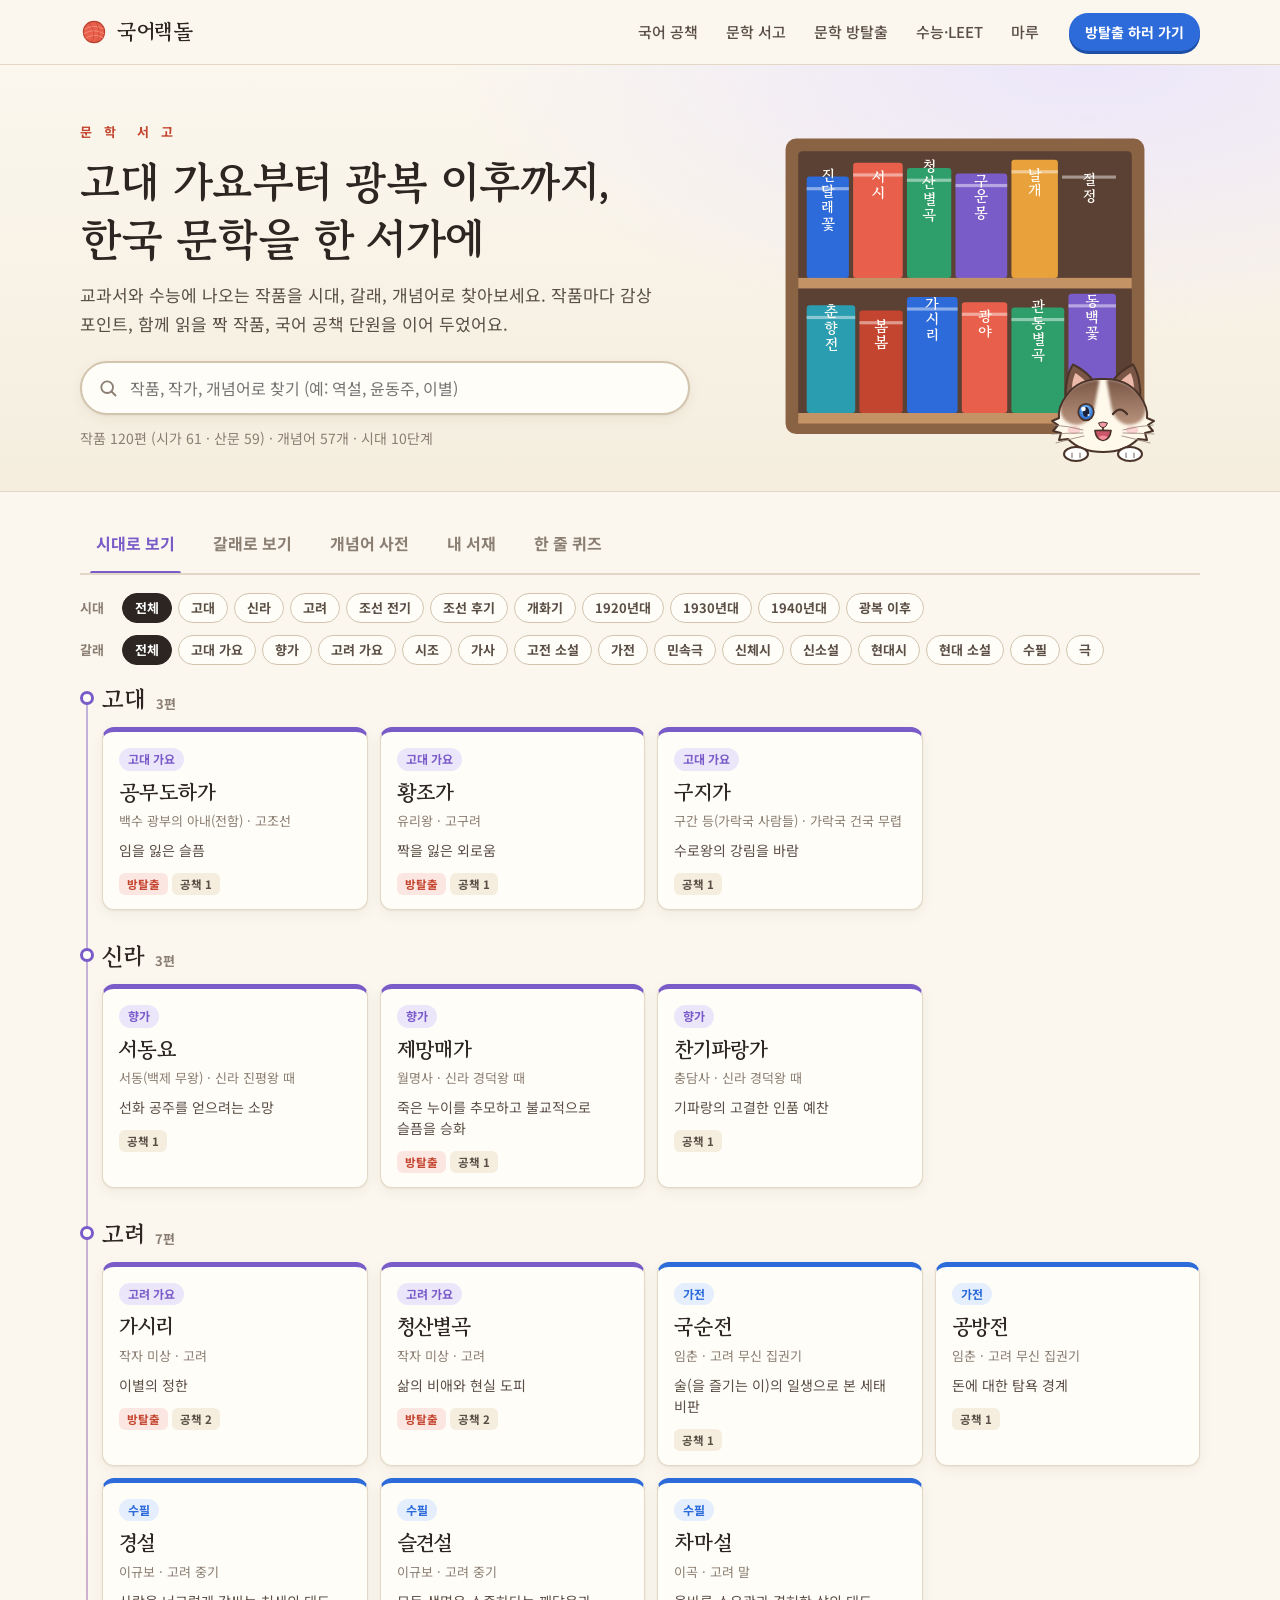
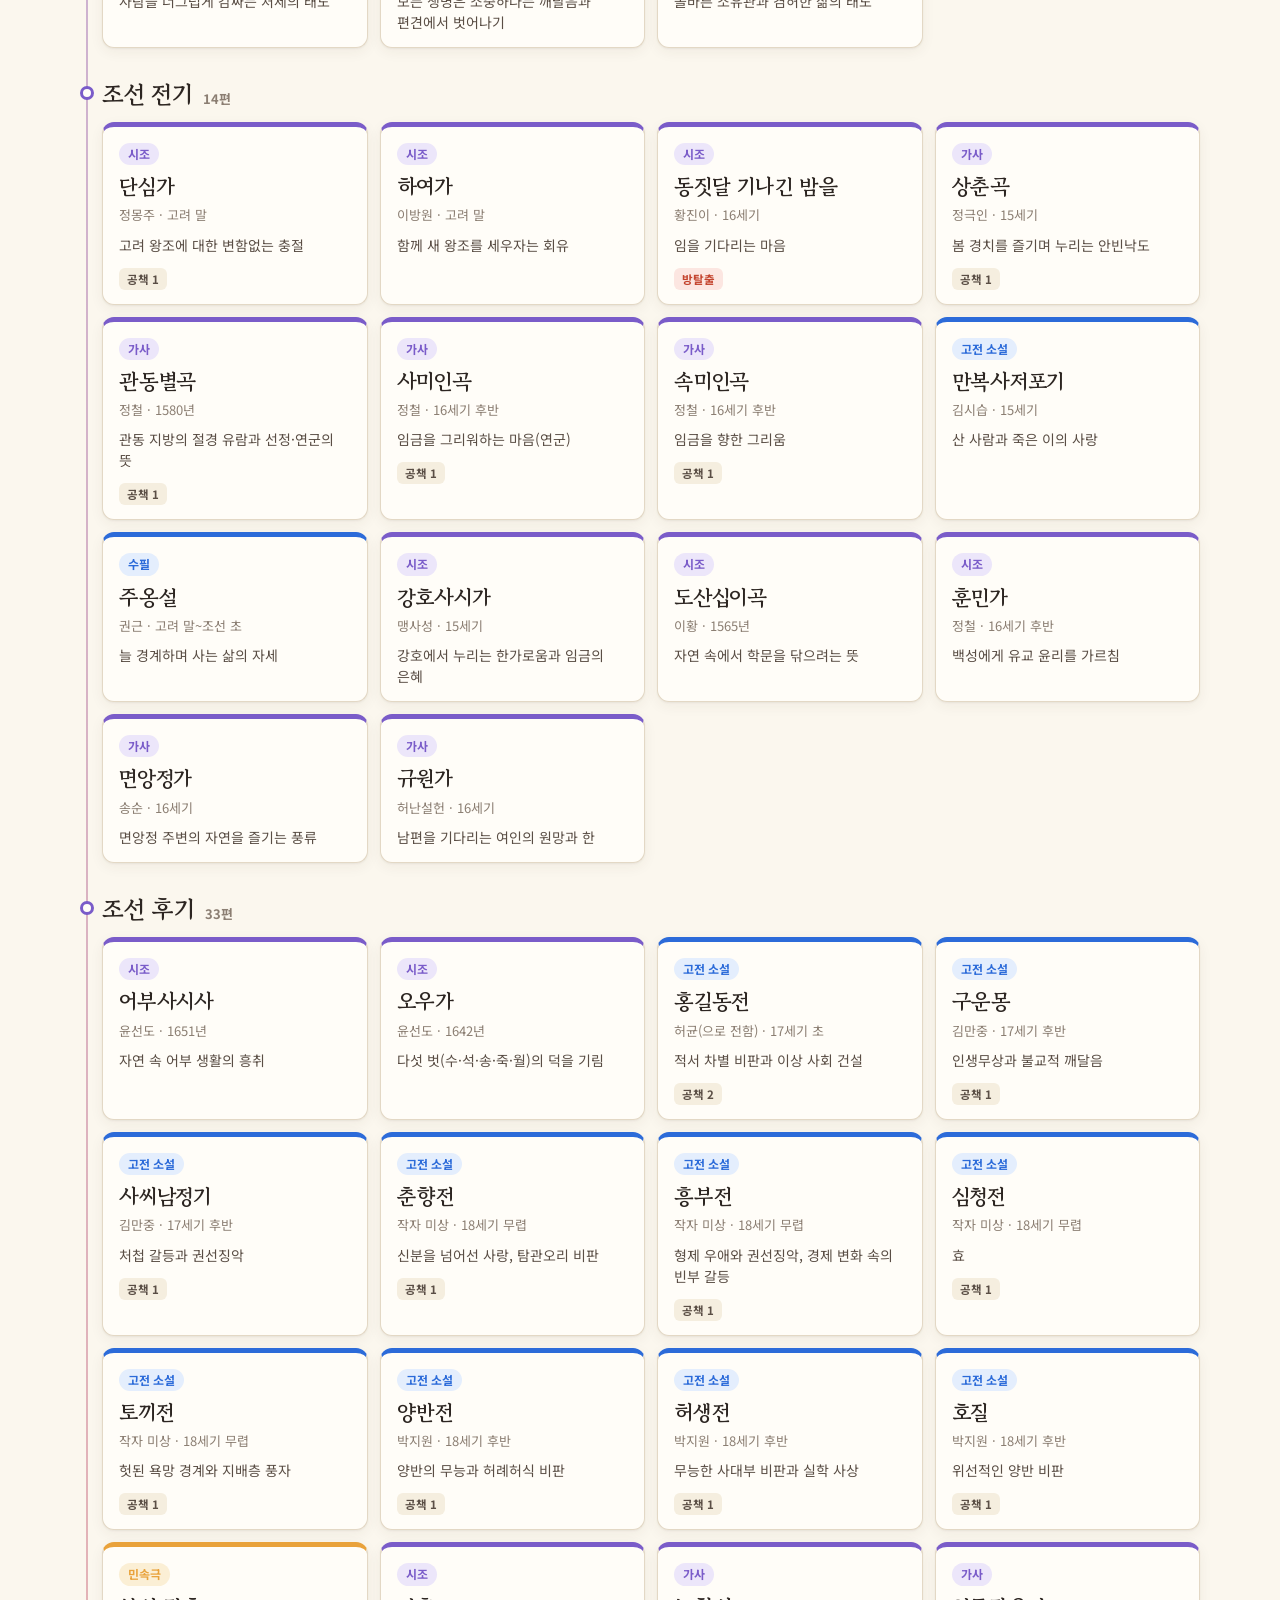
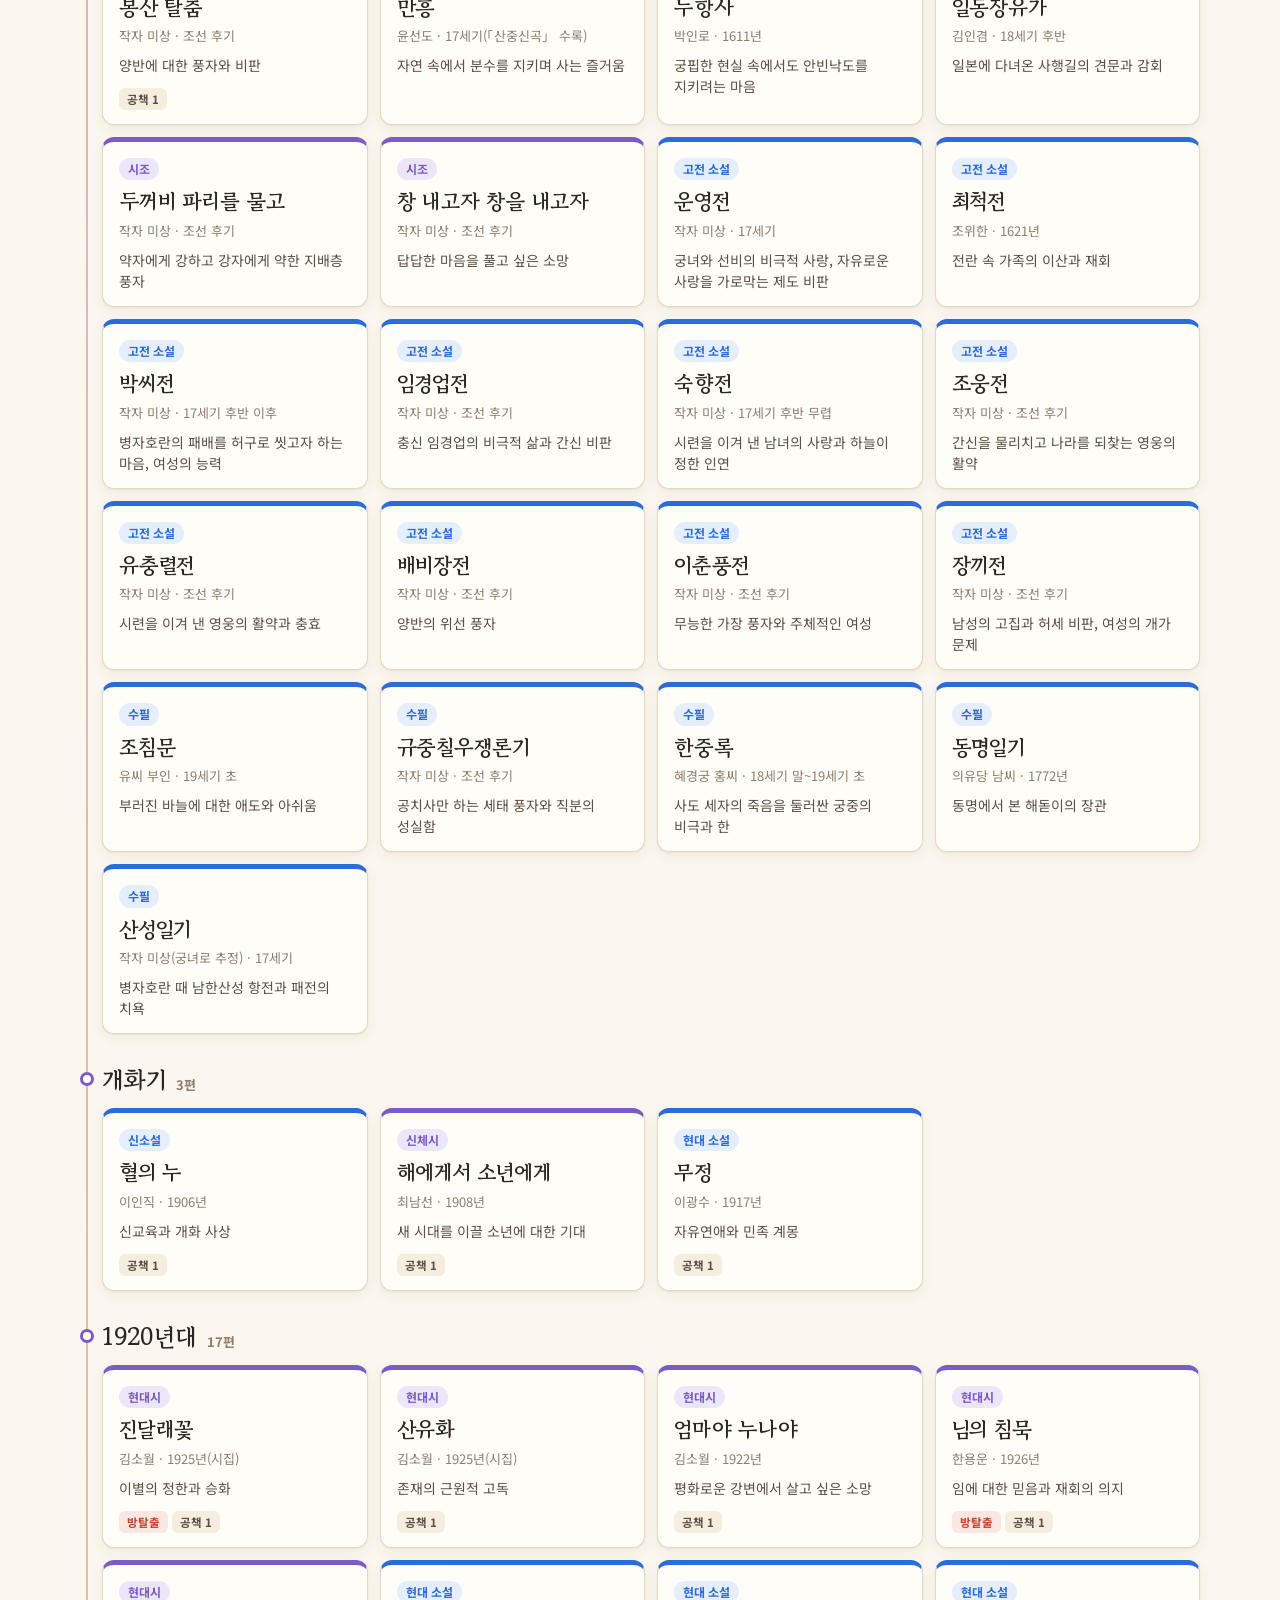
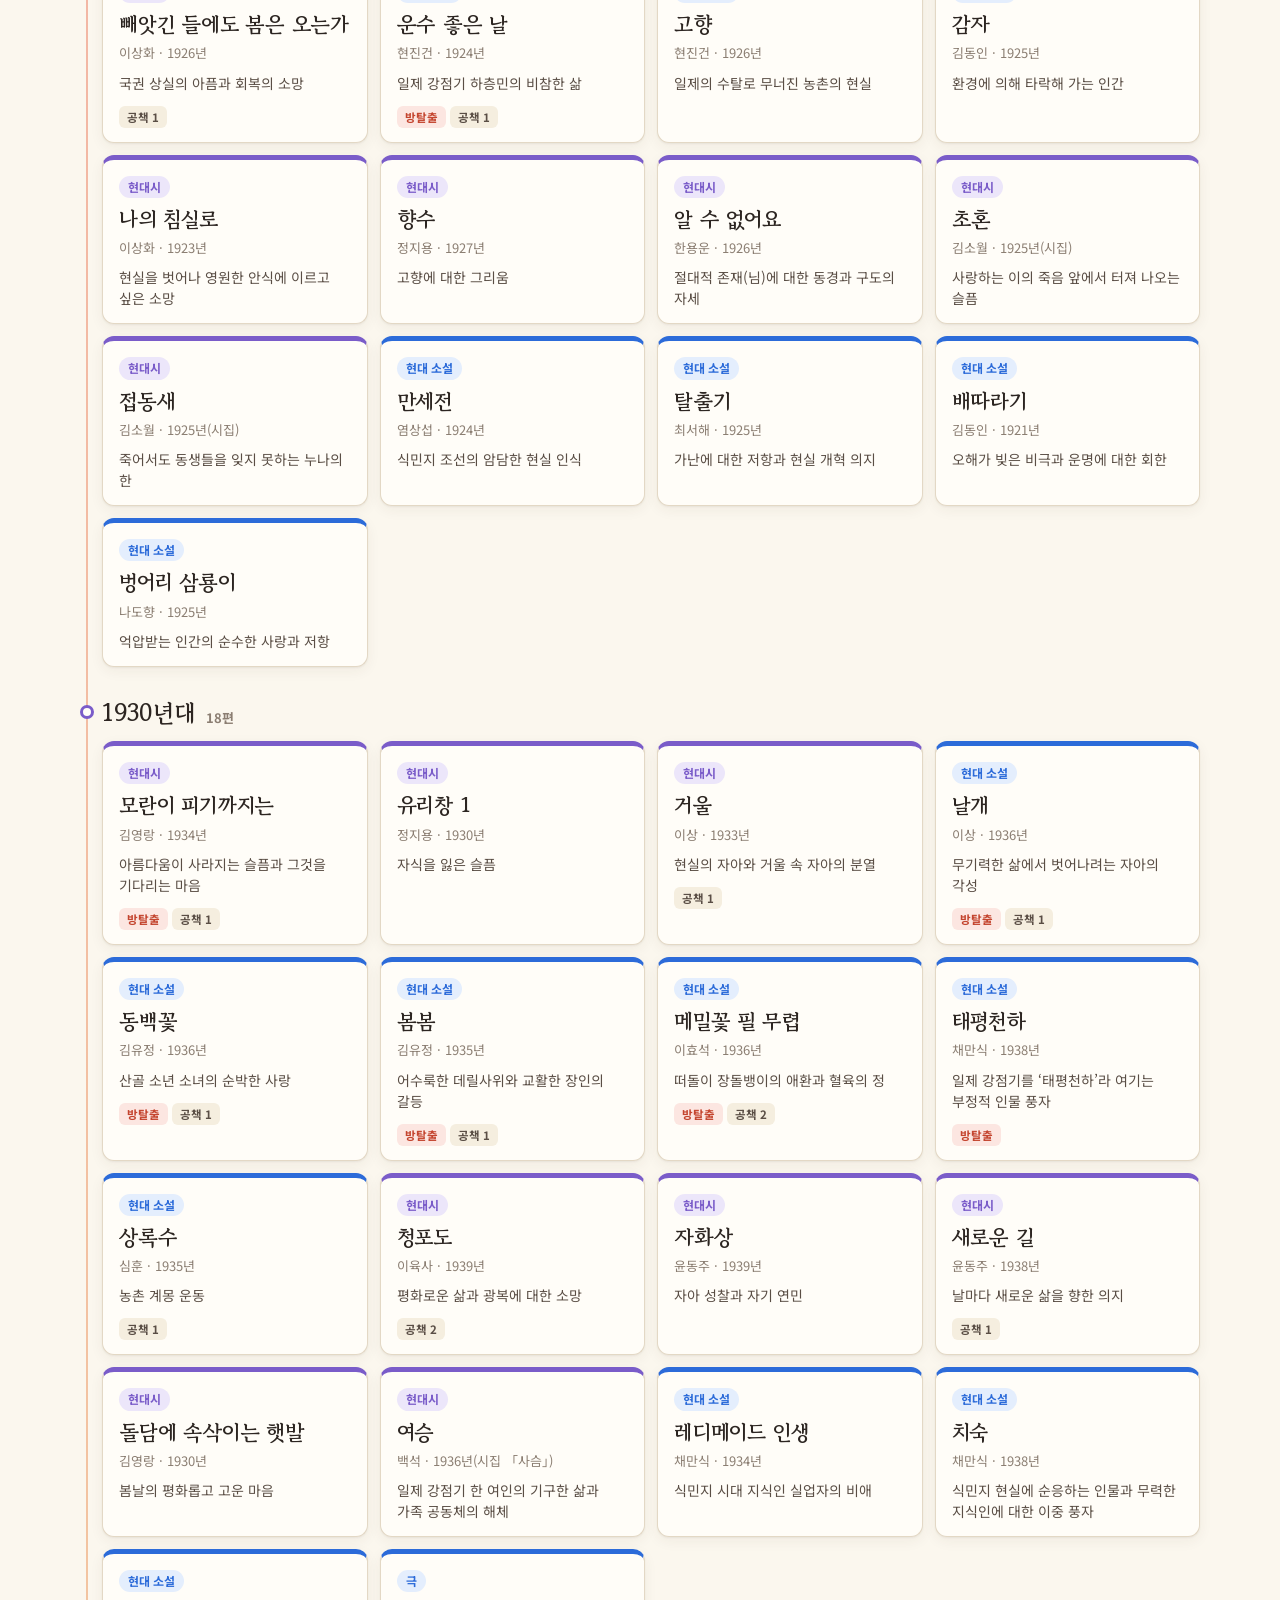
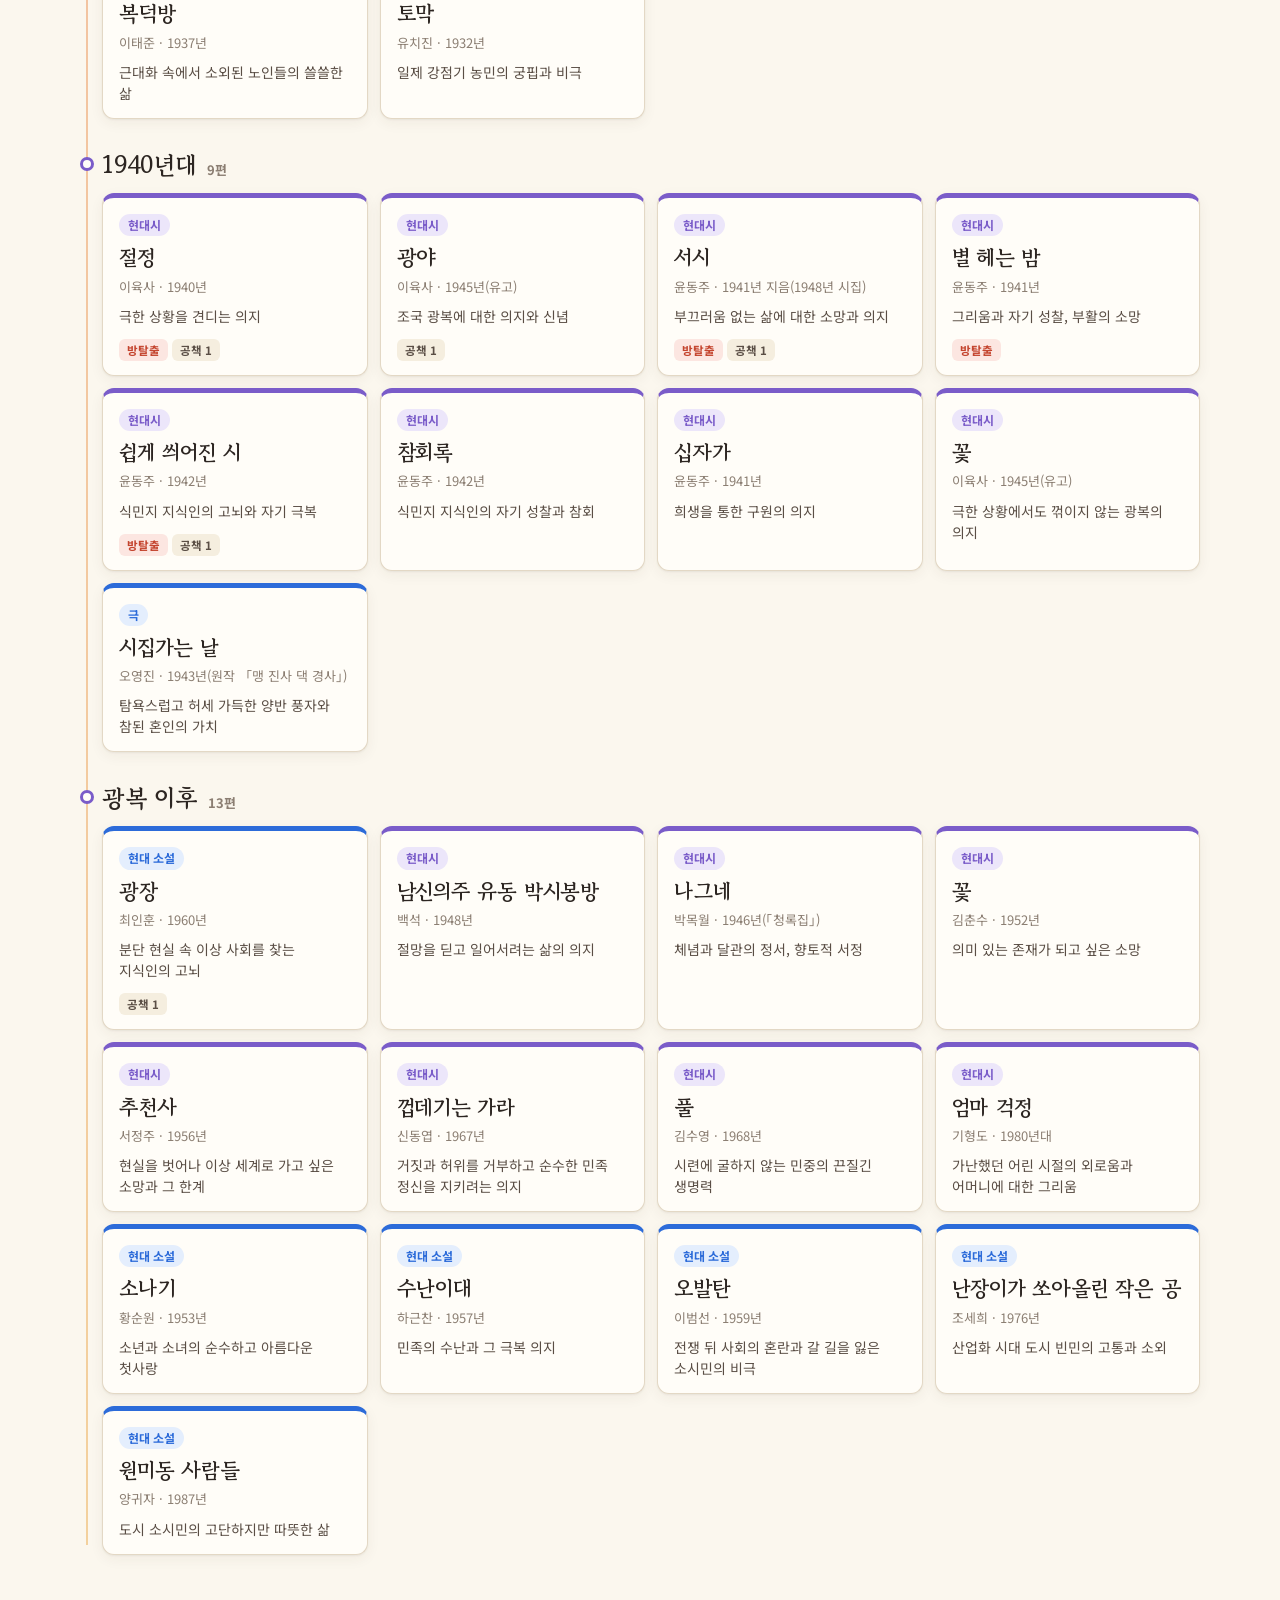
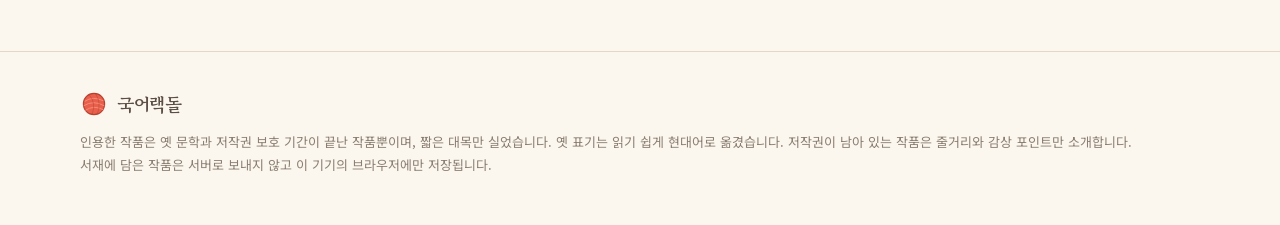
==== archive.html @ a0be77ee "배포 2026-11-26 10:27 (문학 서고 120편·3D 방탈출 6방·수능/LEET 18세트)" ====
<!doctype html>
<html lang="ko">
  <head>
    <meta charset="utf-8" />
    <meta name="viewport" content="width=device-width, initial-scale=1" />
    <title>문학 서고 — 국어랙돌</title>
    <meta name="description" content="고대 가요부터 현대 소설까지, 교과서와 수능에 나오는 한국 문학 작품을 시대·갈래·개념어로 찾아보는 문학 서고. 감상 포인트, 함께 읽을 작품, 국어 공책 단원까지 한 번에." />
    <meta name="theme-color" content="#fbf7ee" />
    <link rel="icon" href="assets/img/favicon.svg" type="image/svg+xml" />
    <link rel="preconnect" href="https://fonts.googleapis.com" />
    <link rel="preconnect" href="https://fonts.gstatic.com" crossorigin />
    <link href="https://fonts.googleapis.com/css2?family=Gowun+Batang:wght@400;700&family=Noto+Sans+KR:wght@400;500;700;900&display=swap" rel="stylesheet" />
    <link rel="stylesheet" href="assets/css/base.css" />
    <link rel="stylesheet" href="assets/css/archive.css" />
  </head>
  <body class="archive-page">
    <header class="site-head">
      <div class="wrap">
        <a class="logo" href="index.html" aria-label="국어랙돌 처음으로">
          <span data-yarn></span><span data-brand="brand">국어랙돌</span>
        </a>
        <nav class="site-nav" aria-label="주요 메뉴">
          <a href="handbook.html">국어 공책</a>
          <a href="archive.html" aria-current="page">문학 서고</a>
          <a href="escape.html">문학 방탈출</a>
          <a href="exam.html">수능·LEET</a>
          <a href="maru.html">마루</a>
        </nav>
        <a class="btn small" href="escape.html">방탈출 하러 가기</a>
      </div>
    </header>

    <main>
      <section class="ar-hero">
        <div class="wrap ar-hero-inner">
          <div class="ar-hero-copy">
            <p class="eyebrow">문 학 &nbsp;서 고</p>
            <h1 class="display">고대 가요부터 광복 이후까지,<br />한국 문학을 한 서가에</h1>
            <p class="lead">교과서와 수능에 나오는 작품을 시대, 갈래, 개념어로 찾아보세요. 작품마다 감상 포인트, 함께 읽을 짝 작품, 국어 공책 단원을 이어 두었어요.</p>
            <label class="ar-search">
              <svg viewBox="0 0 24 24" aria-hidden="true"><circle cx="11" cy="11" r="7" fill="none" stroke="currentColor" stroke-width="2.2"/><path d="M16.5 16.5 21 21" stroke="currentColor" stroke-width="2.2" stroke-linecap="round"/></svg>
              <input id="ar-q" type="search" placeholder="작품, 작가, 개념어로 찾기 (예: 역설, 윤동주, 이별)" autocomplete="off" aria-label="문학 서고 검색" />
            </label>
            <p class="ar-stats" id="ar-stats"></p>
          </div>
          <div class="ar-hero-shelf" aria-hidden="true" id="ar-shelf-art"></div>
        </div>
      </section>

      <section class="wrap ar-body">
        <div class="ar-tabs" role="tablist" aria-label="보기 방식" id="ar-tabs"></div>
        <div class="ar-filters" id="ar-filters"></div>
        <div id="ar-view" aria-live="polite"></div>
      </section>
    </main>

    <dialog class="ar-dialog" id="ar-dialog" aria-labelledby="ar-d-title">
      <div class="ar-d-inner" id="ar-d-inner"></div>
    </dialog>

    <footer class="site-foot">
      <div class="wrap">
        <div class="logo"><span data-yarn></span><span data-brand="brand">국어랙돌</span></div>
        <p>인용한 작품은 옛 문학과 저작권 보호 기간이 끝난 작품뿐이며, 짧은 대목만 실었습니다. 옛 표기는 읽기 쉽게 현대어로 옮겼습니다. 저작권이 남아 있는 작품은 줄거리와 감상 포인트만 소개합니다.</p>
        <p>서재에 담은 작품은 서버로 보내지 않고 이 기기의 브라우저에만 저장됩니다.</p>
      </div>
    </footer>

    <script src="assets/js/core/config.js"></script>
    <script src="assets/js/core/dom.js"></script>
    <script src="assets/js/core/hangul.js"></script>
    <script src="assets/js/core/cat.js"></script>
    <script src="assets/js/core/cover.js"></script>
    <script src="assets/js/core/tts.js"></script>
    <script src="assets/js/core/store.js"></script>
    <script src="assets/js/data/units.js"></script>
    <script src="assets/js/data/literature.js"></script>
    <script src="assets/js/data/literature-2.js"></script>
    <script src="assets/js/data/escape-rooms.js"></script>
    <script src="assets/js/data/escape-rooms-2.js"></script>
    <script src="assets/js/pages/archive.js"></script>
  </body>
</html>
---- assets/css/base.css ----
/* 공통 디자인: 한지 바탕 + 원고지 칸 + 랙돌의 색(크림·갈색 포인트·파란 눈·분홍 코) */

:root {
  --paper: #fbf7ee;
  --paper-2: #f5eedf;
  --paper-3: #ede3d0;
  --card: #fffdf8;
  --ink: #2c2521;
  --ink-2: #5a4e45;
  --ink-3: #8b7e72;
  --line: #e3d8c5;
  --line-2: #d2c4ad;
  --seal: #5b4034;

  --blue: #2c6bd9;
  --blue-deep: #1e4fa6;
  --blue-soft: #e4eefd;
  --coral: #e8604c;
  --coral-deep: #c4452f;
  --coral-soft: #fce6e1;
  --mint: #2e9e6b;
  --mint-deep: #1f7a50;
  --mint-soft: #ddf3e7;
  --amber: #e9a23b;
  --amber-soft: #fbefd5;
  --pink: #f29ba5;
  --violet: #7a5cc9;
  --violet-soft: #ece6fa;
  --grid: #e9b7ac; /* 원고지 줄 */

  --shadow-1: 0 1px 2px rgba(74, 51, 41, 0.06), 0 4px 14px rgba(74, 51, 41, 0.06);
  --shadow-2: 0 2px 4px rgba(74, 51, 41, 0.06), 0 14px 36px rgba(74, 51, 41, 0.12);
  --radius: 18px;
  --radius-s: 12px;

  --font-display: 'Gowun Batang', 'Nanum Myeongjo', 'Batang', serif;
  --font-body: 'Noto Sans KR', 'Apple SD Gothic Neo', 'Malgun Gothic', sans-serif;

  --wrap: 1120px;
}

*,
*::before,
*::after {
  box-sizing: border-box;
}

html {
  -webkit-text-size-adjust: 100%;
  scroll-behavior: smooth;
}

body {
  margin: 0;
  background: var(--paper);
  color: var(--ink);
  font-family: var(--font-body);
  font-size: 16px;
  line-height: 1.7;
  word-break: keep-all;
  overflow-wrap: anywhere;
  -webkit-font-smoothing: antialiased;
}

h1,
h2,
h3,
h4,
p {
  margin: 0;
}

a {
  color: inherit;
  text-decoration: none;
}

button {
  font: inherit;
  color: inherit;
  cursor: pointer;
  border: 0;
  background: none;
  padding: 0;
}

img,
svg {
  display: block;
  max-width: 100%;
}

:focus-visible {
  outline: 3px solid var(--blue);
  outline-offset: 3px;
  border-radius: 6px;
}

[hidden] {
  display: none !important;
}

.wrap {
  width: min(var(--wrap), 100% - 40px);
  margin-inline: auto;
}

.sr-only {
  position: absolute;
  width: 1px;
  height: 1px;
  overflow: hidden;
  clip-path: inset(50%);
  white-space: nowrap;
}

/* ───── 글자 ───── */
.display {
  font-family: var(--font-display);
  font-weight: 700;
  letter-spacing: -0.01em;
  line-height: 1.3;
}

.eyebrow {
  font-size: 13px;
  font-weight: 700;
  letter-spacing: 0.32em;
  color: var(--coral-deep);
}

/* ───── 버튼 ───── */
.btn {
  display: inline-flex;
  align-items: center;
  justify-content: center;
  gap: 8px;
  min-height: 48px;
  padding: 0 22px;
  border-radius: 999px;
  font-weight: 700;
  font-size: 16px;
  line-height: 1;
  background: var(--blue);
  color: #fff;
  box-shadow: 0 3px 0 var(--blue-deep);
  transition: transform 0.12s ease, box-shadow 0.12s ease, background 0.12s ease;
  -webkit-tap-highlight-color: transparent;
}
.btn:hover {
  background: #3877e4;
}
.btn:active {
  transform: translateY(3px);
  box-shadow: 0 0 0 var(--blue-deep);
}
.btn svg {
  width: 18px;
  height: 18px;
}
.btn.ghost {
  background: var(--card);
  color: var(--ink);
  box-shadow: 0 3px 0 var(--line-2);
  border: 1.5px solid var(--line-2);
}
.btn.ghost:hover {
  background: #fff;
}
.btn.ghost:active {
  box-shadow: 0 0 0 var(--line-2);
}
.btn.coral {
  background: var(--coral);
  box-shadow: 0 3px 0 var(--coral-deep);
}
.btn.coral:hover {
  background: #ee6f5c;
}
.btn.coral:active {
  box-shadow: 0 0 0 var(--coral-deep);
}
.btn.small {
  min-height: 38px;
  padding: 0 16px;
  font-size: 14px;
}

/* ───── 칩 ───── */
.chip {
  display: inline-flex;
  align-items: center;
  gap: 6px;
  min-height: 30px;
  padding: 0 12px;
  border-radius: 999px;
  border: 1.5px solid var(--line-2);
  background: var(--card);
  font-size: 13px;
  font-weight: 700;
  color: var(--ink-2);
  white-space: nowrap;
}
.chip.is-on {
  background: var(--ink);
  border-color: var(--ink);
  color: #fff;
}

/* 영역(듣기·말하기 / 읽기 / 쓰기 / 문법 / 문학 / 매체) 색 */
.dom-듣말 { --dom: var(--amber); --dom-soft: var(--amber-soft); --dom-ink: #8a5a0c; }
.dom-읽기 { --dom: var(--blue); --dom-soft: var(--blue-soft); --dom-ink: var(--blue-deep); }
.dom-쓰기 { --dom: var(--mint); --dom-soft: var(--mint-soft); --dom-ink: var(--mint-deep); }
.dom-문법 { --dom: var(--coral); --dom-soft: var(--coral-soft); --dom-ink: var(--coral-deep); }
.dom-문학 { --dom: var(--violet); --dom-soft: var(--violet-soft); --dom-ink: #55409a; }
.dom-매체 { --dom: #2a9db0; --dom-soft: #dcf2f5; --dom-ink: #19707e; }
.dom-chip {
  display: inline-flex;
  align-items: center;
  min-height: 24px;
  padding: 0 10px;
  border-radius: 999px;
  background: var(--dom-soft, var(--paper-2));
  color: var(--dom-ink, var(--ink-2));
  font-size: 12px;
  font-weight: 700;
  white-space: nowrap;
}

/* ───── 원고지 칸 ───── */
.wongoji {
  display: inline-flex;
  flex-wrap: wrap;
  gap: 0;
}
.wongoji .cell {
  width: 1.5em;
  height: 1.5em;
  display: grid;
  place-items: center;
  border: 1.5px solid var(--grid);
  margin-left: -1.5px;
  background: var(--card);
  font-family: var(--font-display);
  font-weight: 700;
  line-height: 1;
}
.wongoji .cell:first-child {
  margin-left: 0;
}

/* ───── 고양이 ───── */
.cat {
  width: 100%;
  height: auto;
  overflow: visible;
}
@keyframes cat-blink {
  0%,
  92%,
  100% {
    transform: scaleY(1);
  }
  95.5% {
    transform: scaleY(0.08);
  }
}
.cat-blink .cat-eye {
  animation: cat-blink 5.2s infinite;
}
@keyframes cat-tail {
  0%,
  100% {
    transform: rotate(0deg);
  }
  50% {
    transform: rotate(7deg);
  }
}
.cat .cat-tail {
  animation: cat-tail 3.6s ease-in-out infinite;
}

/* ───── 읽어 주기 버튼 ───── */
.say-btn {
  display: inline-flex;
  align-items: center;
  gap: 6px;
  min-width: 36px;
  height: 36px;
  padding: 0 9px;
  border-radius: 999px;
  background: var(--blue-soft);
  color: var(--blue-deep);
  font-size: 13px;
  font-weight: 700;
  vertical-align: middle;
  transition: background 0.15s, transform 0.15s;
  flex: none;
}
.say-btn svg {
  width: 18px;
  height: 18px;
  flex: none;
}
.say-btn:hover {
  background: #d3e2fb;
}
.say-btn.is-speaking,
.say-word.is-speaking {
  background: var(--blue);
  color: #fff;
}
.say-word {
  display: inline;
  padding: 1px 7px;
  margin: 0 1px;
  border-radius: 8px;
  background: var(--blue-soft);
  color: var(--blue-deep);
  font-weight: 700;
  font-family: inherit;
  line-height: inherit;
  border-bottom: 2px solid #b9d0f6;
}
.pron {
  font-weight: 700;
  color: var(--coral-deep);
  white-space: nowrap;
}
mark {
  background: linear-gradient(transparent 55%, #ffe08a 55%);
  color: inherit;
  padding: 0 2px;
}

/* ───── 머리글 ───── */
.site-head {
  position: sticky;
  top: 0;
  z-index: 50;
  background: rgba(251, 247, 238, 0.86);
  backdrop-filter: blur(10px);
  -webkit-backdrop-filter: blur(10px);
  border-bottom: 1px solid var(--line);
}
.site-head .wrap {
  display: flex;
  align-items: center;
  gap: 18px;
  height: 64px;
}
.logo {
  display: inline-flex;
  align-items: center;
  gap: 9px;
  font-family: var(--font-display);
  font-weight: 700;
  font-size: 21px;
  letter-spacing: -0.02em;
  flex: none;
}
.logo .yarn {
  width: 28px;
  height: 28px;
}
.site-nav {
  display: flex;
  align-items: center;
  gap: 4px;
  margin-left: auto;
}
.site-nav a {
  padding: 8px 12px;
  border-radius: 10px;
  font-size: 15px;
  font-weight: 500;
  color: var(--ink-2);
  white-space: nowrap;
}
.site-nav a:hover {
  background: var(--paper-2);
  color: var(--ink);
}
.site-head .btn {
  flex: none;
}
@media (max-width: 1100px) {
  .site-nav a {
    padding: 8px 7px;
    font-size: 14px;
  }
}
@media (max-width: 860px) {
  .site-nav {
    display: none;
  }
  .site-head .btn {
    margin-left: auto;
  }
}

/* ───── 바닥글 ───── */
.site-foot {
  margin-top: 96px;
  padding: 36px 0 48px;
  border-top: 1px solid var(--line);
  color: var(--ink-3);
  font-size: 13px;
  line-height: 1.8;
}
.site-foot .logo {
  font-size: 18px;
  color: var(--ink-2);
  margin-bottom: 10px;
}
.site-foot a {
  text-decoration: underline;
  text-underline-offset: 3px;
}

@media (prefers-reduced-motion: reduce) {
  *,
  *::before,
  *::after {
    animation-duration: 0.01ms !important;
    animation-iteration-count: 1 !important;
    transition-duration: 0.01ms !important;
    scroll-behavior: auto !important;
  }
}
---- assets/css/archive.css ----
/* 문학 서고 */

.lead {
  font-size: 17px;
  color: var(--ink-2);
}

/* ───── 첫 화면 ───── */
.ar-hero {
  padding: 56px 0 40px;
  background:
    radial-gradient(900px 380px at 85% 0%, var(--violet-soft), transparent 70%),
    linear-gradient(var(--paper), var(--paper-2));
  border-bottom: 1px solid var(--line);
}
.ar-hero-inner {
  display: grid;
  grid-template-columns: 1.3fr 1fr;
  gap: 40px;
  align-items: center;
}
.ar-hero h1 {
  font-size: clamp(28px, 4.2vw, 44px);
  margin: 10px 0 14px;
}
.ar-search {
  display: flex;
  align-items: center;
  gap: 10px;
  margin-top: 22px;
  padding: 0 16px;
  min-height: 54px;
  border-radius: 999px;
  background: var(--card);
  border: 2px solid var(--line-2);
  box-shadow: var(--shadow-1);
  color: var(--ink-3);
}
.ar-search:focus-within {
  border-color: var(--violet);
}
.ar-search svg {
  width: 20px;
  height: 20px;
  flex: none;
}
.ar-search input {
  flex: 1;
  min-width: 0;
  border: 0;
  outline: 0;
  background: none;
  font: inherit;
  font-size: 16px;
  color: var(--ink);
}
.ar-stats {
  margin-top: 12px;
  font-size: 14px;
  color: var(--ink-3);
}
.ar-hero-shelf {
  position: relative;
  max-width: 380px;
  justify-self: center;
  width: 100%;
}
.ar-shelf-cat {
  position: absolute;
  right: -8px;
  bottom: -18px;
  width: 120px;
}
@media (max-width: 860px) {
  .ar-hero-inner {
    grid-template-columns: 1fr;
  }
  .ar-hero-shelf {
    display: none;
  }
}

/* ───── 탭과 거르개 ───── */
.ar-body {
  padding-top: 28px;
}
.ar-tabs {
  display: flex;
  gap: 6px;
  overflow-x: auto;
  padding-bottom: 4px;
  border-bottom: 2px solid var(--line);
  scrollbar-width: none;
}
.ar-tab {
  position: relative;
  display: inline-flex;
  align-items: center;
  gap: 6px;
  padding: 10px 16px 12px;
  font-weight: 700;
  color: var(--ink-3);
  white-space: nowrap;
  border-radius: 10px 10px 0 0;
}
.ar-tab:hover {
  color: var(--ink);
  background: var(--paper-2);
}
.ar-tab.is-on {
  color: var(--violet);
}
.ar-tab.is-on::after {
  content: '';
  position: absolute;
  left: 10px;
  right: 10px;
  bottom: -6px;
  height: 4px;
  border-radius: 4px;
  background: var(--violet);
}
.ar-tab-n {
  min-width: 20px;
  height: 20px;
  padding: 0 6px;
  border-radius: 999px;
  background: var(--coral);
  color: #fff;
  font-size: 12px;
  line-height: 20px;
  text-align: center;
}
.ar-filters {
  display: grid;
  gap: 8px;
  margin: 18px 0 8px;
}
.ar-chiprow {
  display: flex;
  align-items: center;
  gap: 6px;
  overflow-x: auto;
  padding-bottom: 4px;
  scrollbar-width: thin;
}
.ar-chiprow-l {
  flex: none;
  width: 36px;
  font-size: 13px;
  font-weight: 700;
  color: var(--ink-3);
}
.ar-chiprow .chip:hover {
  border-color: var(--ink-3);
}

/* ───── 연표 ───── */
.ar-timeline {
  position: relative;
  margin-top: 14px;
  padding-left: 22px;
}
.ar-timeline::before {
  content: '';
  position: absolute;
  left: 6px;
  top: 10px;
  bottom: 10px;
  width: 2px;
  background: linear-gradient(var(--violet), var(--coral), var(--amber));
  opacity: 0.45;
}
.ar-era {
  margin: 10px 0 30px;
}
.ar-era-head {
  display: flex;
  align-items: baseline;
  gap: 10px;
  margin-bottom: 12px;
}
.ar-era-dot {
  position: absolute;
  left: 0;
  width: 14px;
  height: 14px;
  margin-top: 8px;
  border-radius: 50%;
  background: var(--card);
  border: 3px solid var(--violet);
}
.ar-era-head h2 {
  font-size: 24px;
}
.ar-era-n {
  font-size: 13px;
  color: var(--ink-3);
  font-weight: 700;
}

/* ───── 카드 ───── */
.ar-grid {
  display: grid;
  grid-template-columns: repeat(auto-fill, minmax(220px, 1fr));
  gap: 12px;
}
.ar-card {
  --c: var(--violet);
  --c-soft: var(--violet-soft);
  position: relative;
  display: flex;
  flex-direction: column;
  align-items: flex-start;
  gap: 4px;
  padding: 16px 16px 14px;
  border-radius: var(--radius-s);
  background: var(--card);
  border: 1.5px solid var(--line);
  border-top: 5px solid var(--c);
  box-shadow: var(--shadow-1);
  text-align: left;
  transition: transform 0.15s, box-shadow 0.15s;
}
.ar-card:hover {
  transform: translateY(-3px);
  box-shadow: var(--shadow-2);
}
.ar-card.is-prose {
  --c: var(--blue);
  --c-soft: var(--blue-soft);
}
.ar-card.is-drama {
  --c: var(--amber);
  --c-soft: var(--amber-soft);
}
.ar-card-g {
  display: inline-block;
  padding: 1px 9px;
  border-radius: 999px;
  background: var(--c-soft, var(--violet-soft));
  color: var(--c, var(--violet));
  font-size: 12px;
  font-weight: 700;
}
.ar-card-t {
  font-size: 21px;
  line-height: 1.3;
  margin-top: 4px;
}
.ar-card-a {
  font-size: 13px;
  color: var(--ink-3);
}
.ar-card-theme {
  font-size: 14px;
  color: var(--ink-2);
  line-height: 1.5;
  margin-top: 4px;
}
.ar-card-badges {
  display: flex;
  flex-wrap: wrap;
  gap: 4px;
  margin-top: 8px;
}
.ar-badge {
  padding: 0 8px;
  border-radius: 6px;
  background: var(--paper-2);
  color: var(--ink-2);
  font-size: 11.5px;
  font-weight: 700;
  line-height: 22px;
}
.ar-badge.is-room {
  background: var(--coral-soft);
  color: var(--coral-deep);
}
.ar-badge.is-saved {
  background: var(--mint-soft);
  color: var(--mint-deep);
}
.ar-empty,
.ar-note {
  color: var(--ink-3);
  font-size: 15px;
  margin: 18px 0;
}
.ar-empty-box {
  display: flex;
  align-items: center;
  gap: 18px;
  margin: 26px 0;
  padding: 22px;
  border-radius: var(--radius);
  background: var(--card);
  border: 1.5px dashed var(--line-2);
}
.ar-empty-cat {
  width: 110px;
  flex: none;
}

/* ───── 개념어 ───── */
.ar-concepts {
  display: grid;
  grid-template-columns: repeat(auto-fill, minmax(300px, 1fr));
  gap: 12px;
  margin-top: 18px;
}
.ar-concept {
  padding: 18px;
  border-radius: var(--radius-s);
  background: var(--card);
  border: 1.5px solid var(--line);
  scroll-margin-top: 90px;
}
.ar-concept.is-flash {
  animation: ar-flash 1.6s ease 2;
}
@keyframes ar-flash {
  50% {
    border-color: var(--violet);
    box-shadow: 0 0 0 4px var(--violet-soft);
  }
}
.ar-concept h3 {
  font-size: 19px;
  margin-bottom: 6px;
  color: #55409a;
}
.ar-concept p {
  font-size: 15px;
  color: var(--ink-2);
}
.ar-concept-ws {
  display: flex;
  flex-wrap: wrap;
  gap: 4px 8px;
  margin-top: 10px;
  font-size: 13px;
}
.ar-concept-ws > span {
  width: 100%;
  color: var(--ink-3);
  font-weight: 700;
}
.ar-link {
  color: var(--blue-deep);
  font-weight: 700;
  text-decoration: underline;
  text-underline-offset: 3px;
}

/* ───── 한 줄 퀴즈 ───── */
.ar-quiz {
  max-width: 720px;
  margin: 24px auto 0;
  text-align: center;
}
.ar-quiz-score {
  font-size: 13px;
  font-weight: 700;
  color: var(--ink-3);
}
.ar-quiz-q {
  margin: 14px 0;
  padding: 26px 20px;
  border-radius: var(--radius);
  background: var(--card);
  border: 1.5px solid var(--line);
  box-shadow: var(--shadow-1);
  font-size: clamp(19px, 3vw, 24px);
  line-height: 1.8;
}
.ar-quiz-q span {
  display: block;
}
.ar-quiz-st {
  font-weight: 700;
  color: var(--ink-2);
  min-height: 1.7em;
}
.ar-quiz-st.is-ok {
  color: var(--mint-deep);
}
.ar-quiz-st.is-no {
  color: var(--coral-deep);
}
.ar-quiz-choices {
  display: grid;
  grid-template-columns: repeat(2, 1fr);
  gap: 10px;
  margin: 16px 0;
}
.ar-quiz-c {
  display: flex;
  flex-direction: column;
  gap: 2px;
  padding: 14px;
  border-radius: var(--radius-s);
  background: var(--card);
  border: 2px solid var(--line-2);
  font-size: 17px;
}
.ar-quiz-c small {
  font-size: 13px;
  color: var(--ink-3);
}
.ar-quiz-c:hover {
  border-color: var(--violet);
}
.ar-quiz-c.is-ok {
  border-color: var(--mint);
  background: var(--mint-soft);
}
.ar-quiz-c.is-no {
  border-color: var(--coral);
  background: var(--coral-soft);
}
.ar-quiz-nav {
  display: flex;
  justify-content: center;
  gap: 10px;
  flex-wrap: wrap;
}

/* ───── 작품 상세 대화상자 ───── */
.ar-dialog {
  width: min(720px, 100% - 24px);
  max-height: min(88vh, 900px);
  padding: 0;
  border: 0;
  border-radius: var(--radius);
  background: var(--card);
  color: var(--ink);
  box-shadow: 0 30px 80px rgba(44, 37, 33, 0.35);
}
.ar-dialog::backdrop {
  background: rgba(44, 37, 33, 0.45);
  backdrop-filter: blur(3px);
}
.ar-d-inner {
  max-height: min(88vh, 900px);
  overflow: auto;
}
.ar-d-head {
  --c: var(--violet);
  --c-soft: var(--violet-soft);
  position: relative;
  padding: 26px 26px 18px;
  background: linear-gradient(var(--c-soft), var(--card));
  border-bottom: 1px solid var(--line);
}
.ar-d-head.is-prose {
  --c: var(--blue);
  --c-soft: var(--blue-soft);
}
.ar-d-head.is-drama {
  --c: var(--amber);
  --c-soft: var(--amber-soft);
}
.ar-d-head .ar-card-g {
  background: var(--card);
}
.ar-d-head h2 {
  font-size: 32px;
  margin-top: 8px;
}
.ar-d-meta {
  color: var(--ink-2);
  font-weight: 500;
}
.ar-d-close {
  position: absolute;
  top: 14px;
  right: 14px;
  width: 40px;
  height: 40px;
  border-radius: 50%;
  background: var(--card);
  border: 1.5px solid var(--line-2);
  font-size: 24px;
  line-height: 1;
}
.ar-d-body {
  padding: 20px 26px 8px;
}
.ar-d-theme {
  font-size: 16px;
}
.ar-d-theme b {
  color: var(--coral-deep);
  margin-right: 4px;
}
.ar-d-sum {
  margin-top: 8px;
  color: var(--ink-2);
}
.ar-d-quote {
  margin: 18px 0 6px;
  border-radius: var(--radius-s);
  border: 1.5px solid var(--grid);
  background:
    repeating-linear-gradient(transparent 0 35px, rgba(233, 183, 172, 0.45) 35px 36px),
    #fffefa;
  overflow: hidden;
}
.ar-d-quote-bar {
  display: flex;
  align-items: center;
  justify-content: space-between;
  padding: 6px 10px 6px 16px;
  background: rgba(233, 183, 172, 0.18);
  font-size: 12.5px;
  font-weight: 700;
  color: var(--coral-deep);
}
.ar-d-lines {
  margin: 0;
  padding: 10px 22px 16px;
  font-size: 18px;
  line-height: 36px;
}
.ar-d-lines span {
  display: block;
}
.ar-d-lines .gap {
  height: 18px;
}
.ar-d-h {
  margin: 22px 0 8px;
  font-size: 15px;
  font-weight: 900;
  color: var(--ink);
}
.ar-d-pts {
  margin: 0;
  padding-left: 20px;
  display: grid;
  gap: 6px;
  color: var(--ink-2);
}
.ar-d-cons {
  display: flex;
  flex-wrap: wrap;
  gap: 6px;
}
.ar-d-def {
  margin-top: 8px;
  padding: 10px 14px;
  border-radius: 10px;
  background: var(--paper-2);
  font-size: 14.5px;
  color: var(--ink-2);
}
.ar-d-pairs {
  display: grid;
  grid-template-columns: repeat(auto-fill, minmax(200px, 1fr));
  gap: 8px;
}
.ar-pair {
  display: flex;
  flex-direction: column;
  align-items: flex-start;
  padding: 10px 14px;
  border-radius: 12px;
  border: 1.5px solid var(--line-2);
  background: var(--paper);
  text-align: left;
}
.ar-pair:hover {
  border-color: var(--violet);
}
.ar-pair small {
  color: var(--ink-3);
  font-size: 12.5px;
  line-height: 1.45;
}
.ar-d-links {
  display: flex;
  flex-wrap: wrap;
  gap: 8px;
}
.ar-d-foot {
  position: sticky;
  bottom: 0;
  display: flex;
  justify-content: flex-end;
  padding: 14px 26px;
  margin-top: 18px;
  background: rgba(255, 253, 248, 0.95);
  border-top: 1px solid var(--line);
}
@media (max-width: 560px) {
  .ar-d-head,
  .ar-d-body,
  .ar-d-foot {
    padding-left: 18px;
    padding-right: 18px;
  }
  .ar-quiz-choices {
    grid-template-columns: 1fr;
  }
  .ar-empty-box {
    flex-direction: column;
    text-align: center;
  }
}
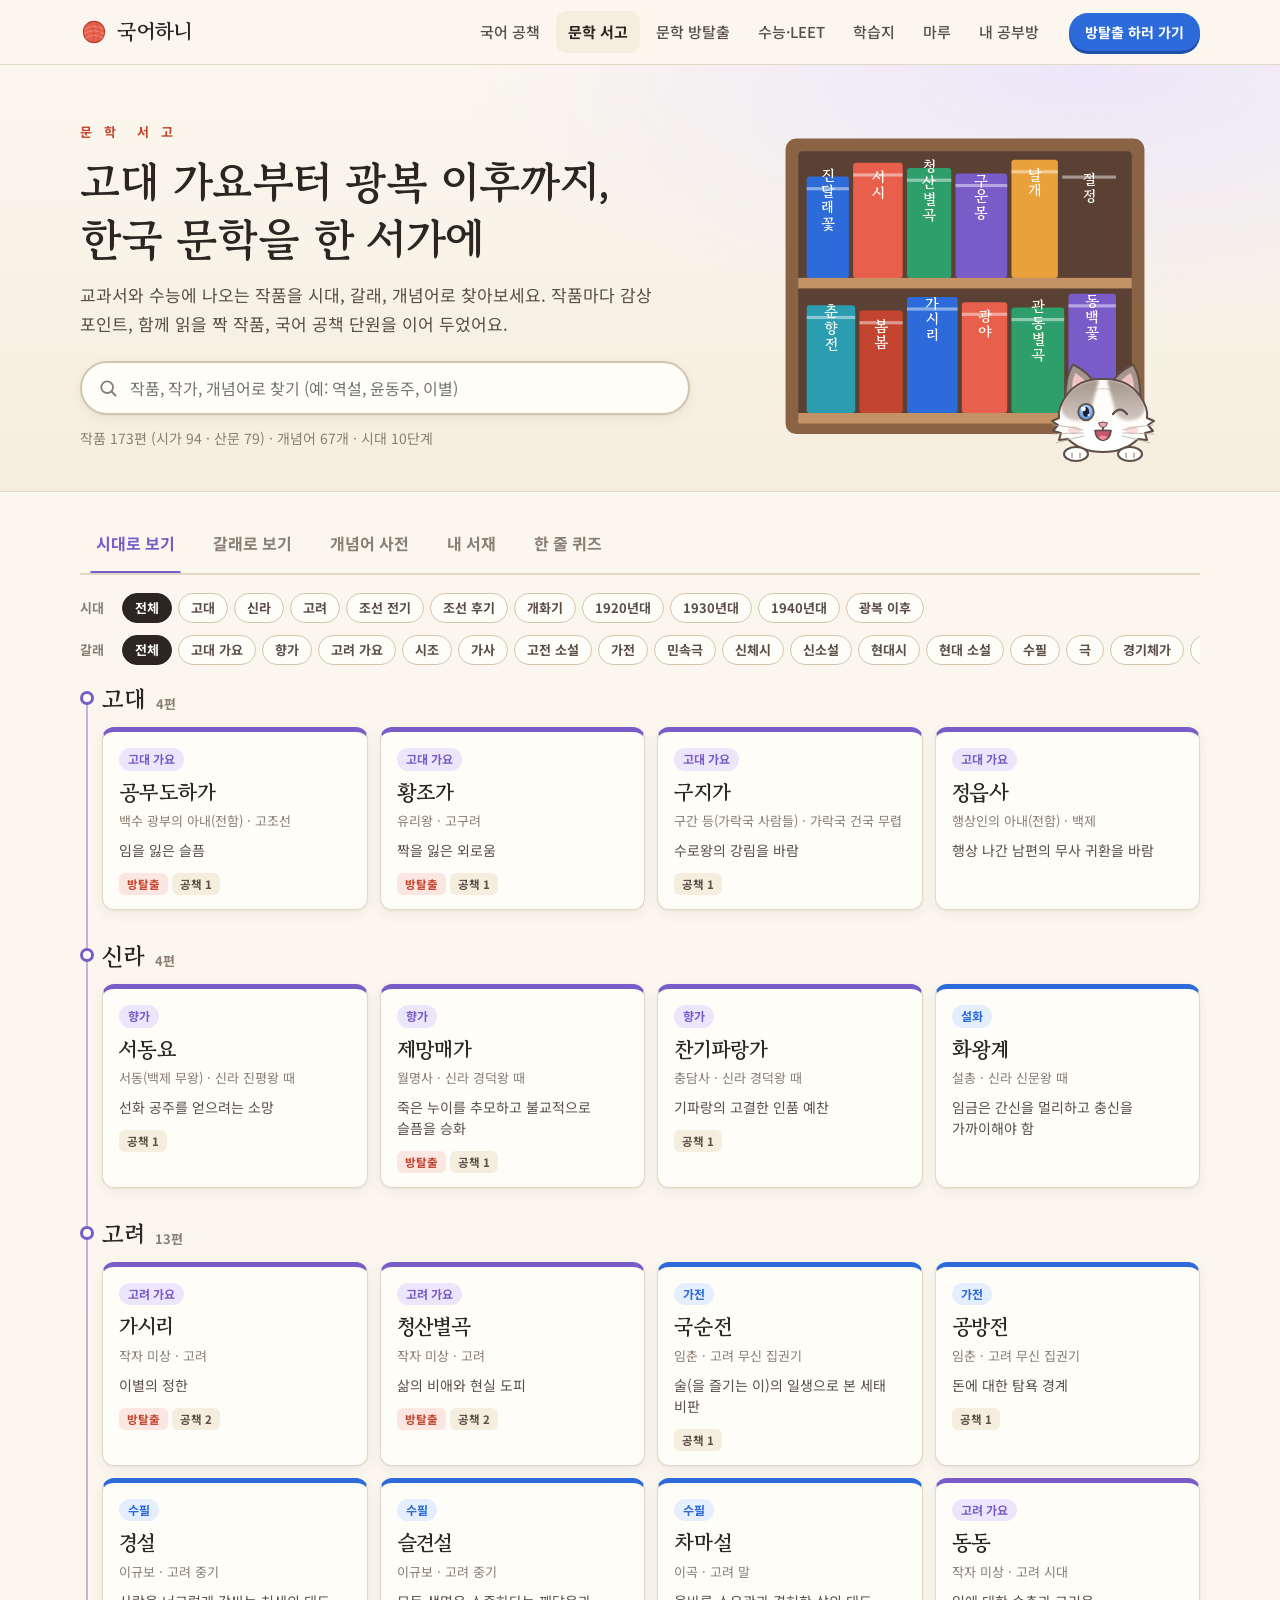
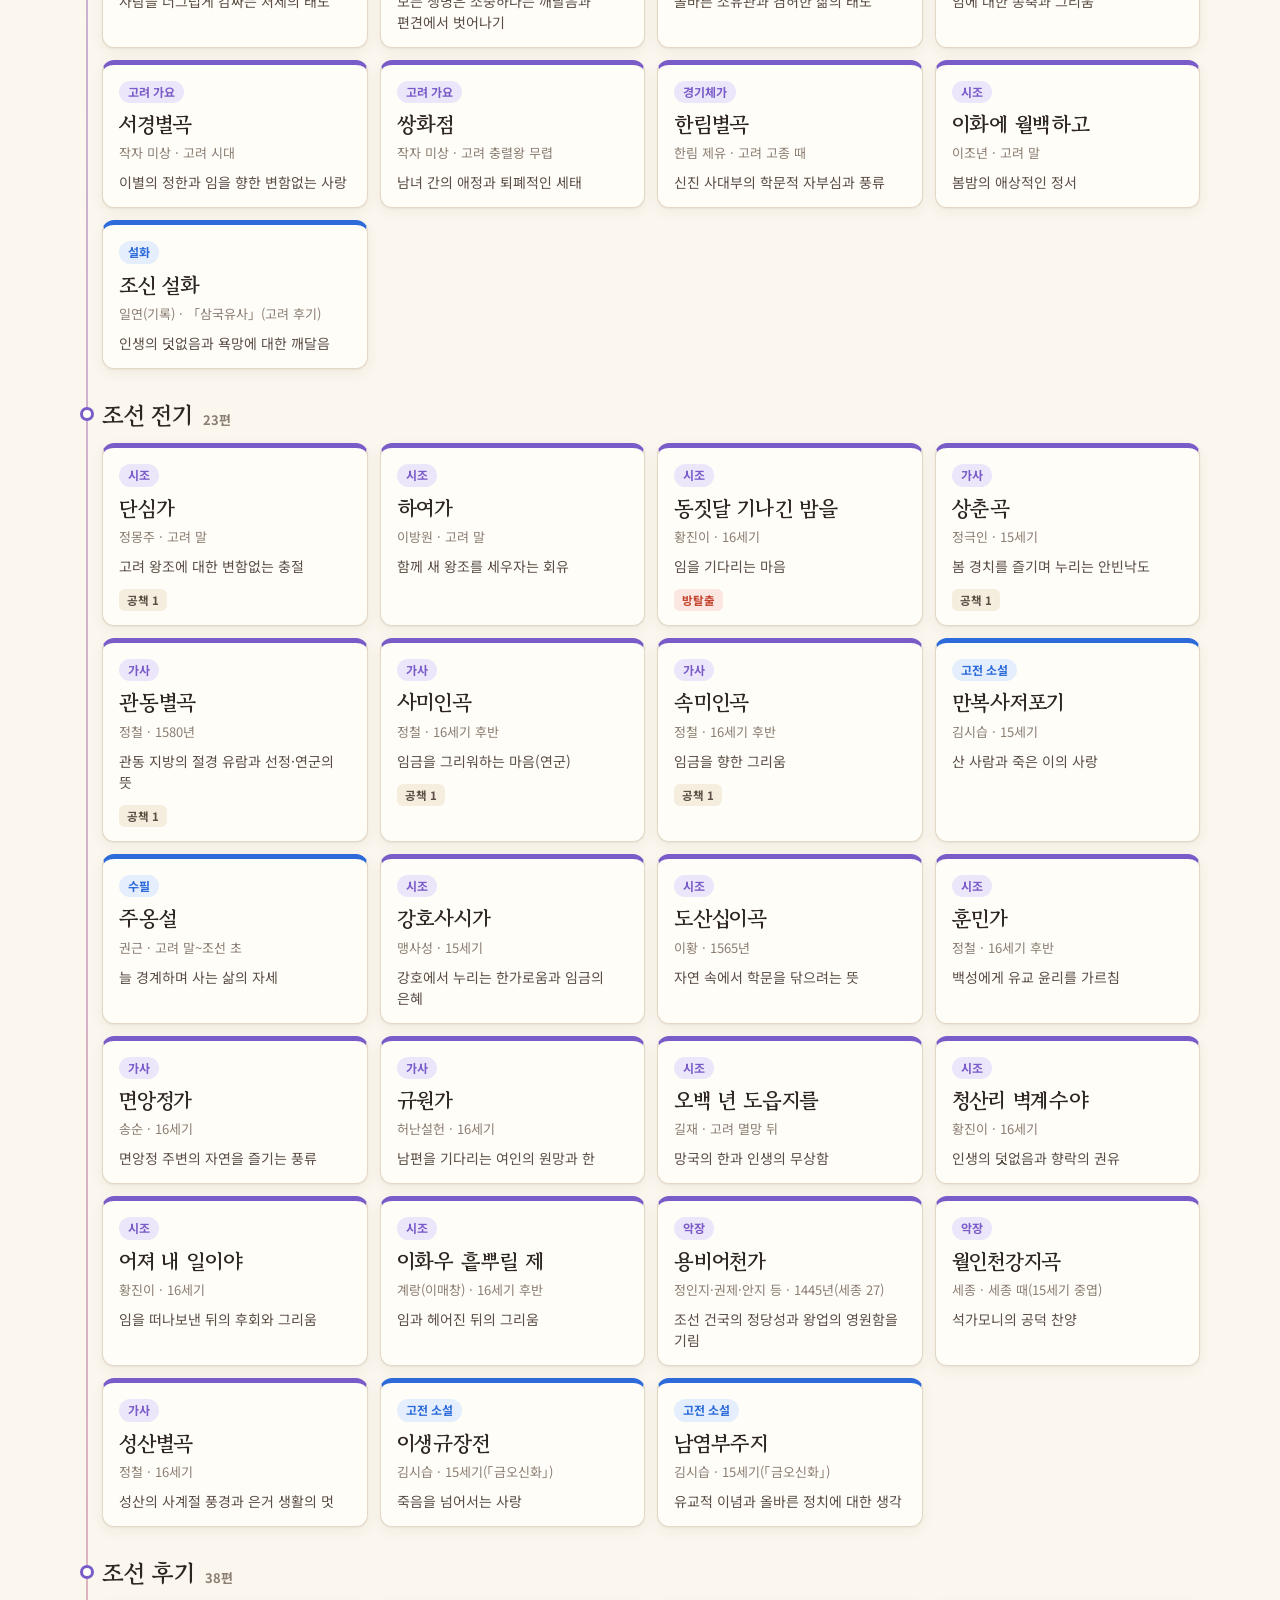
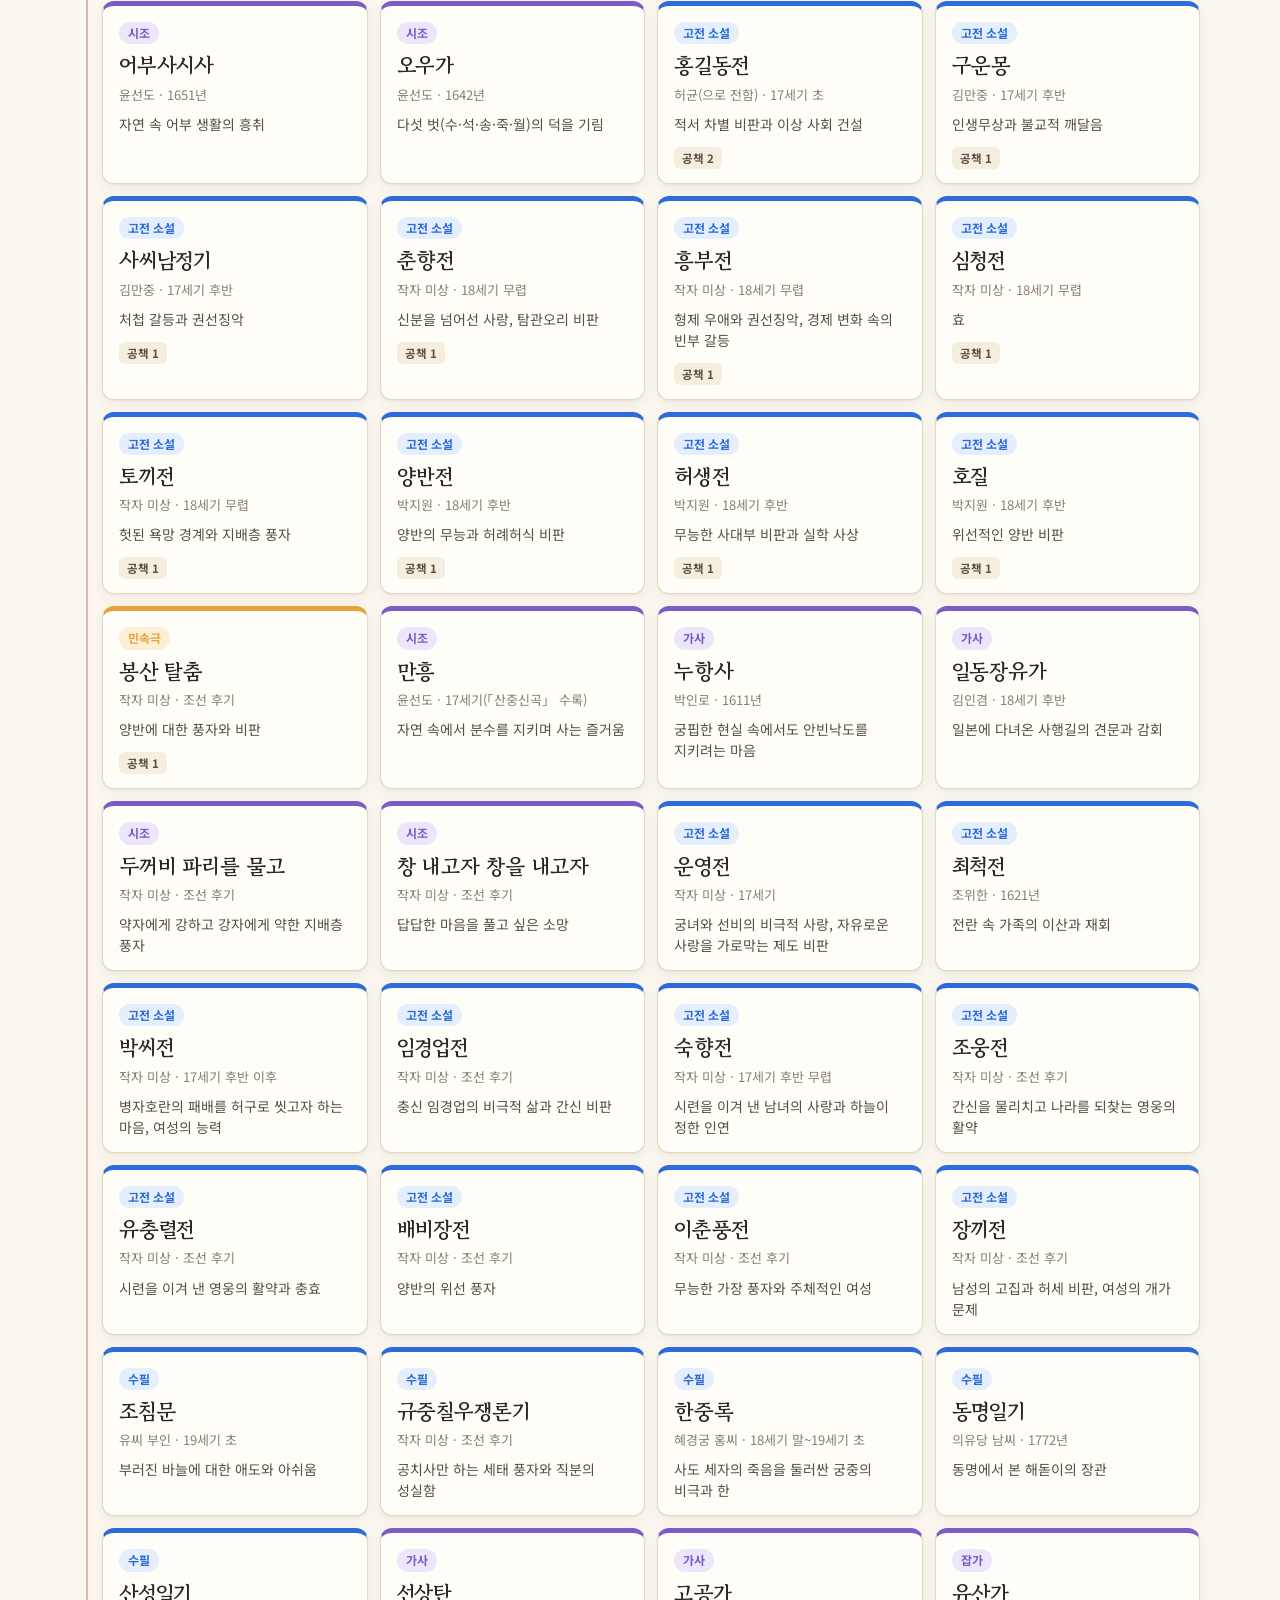
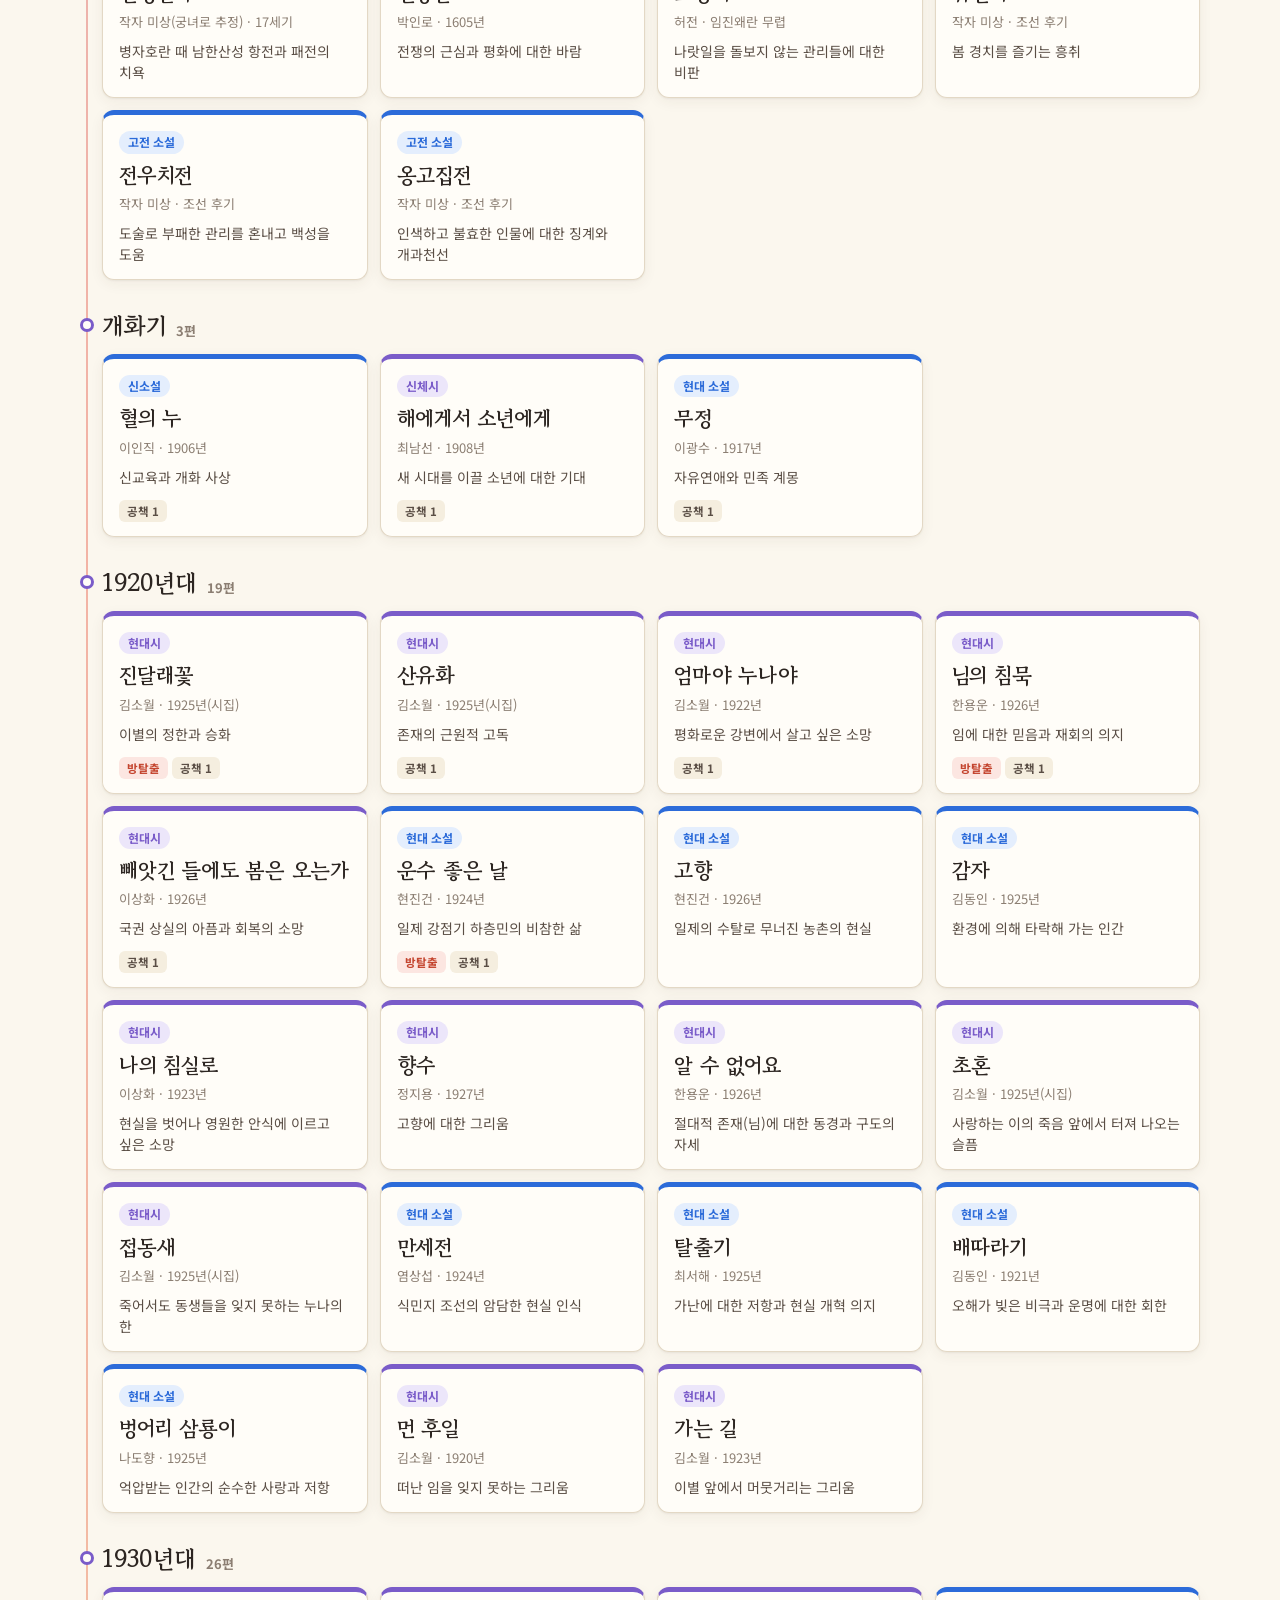
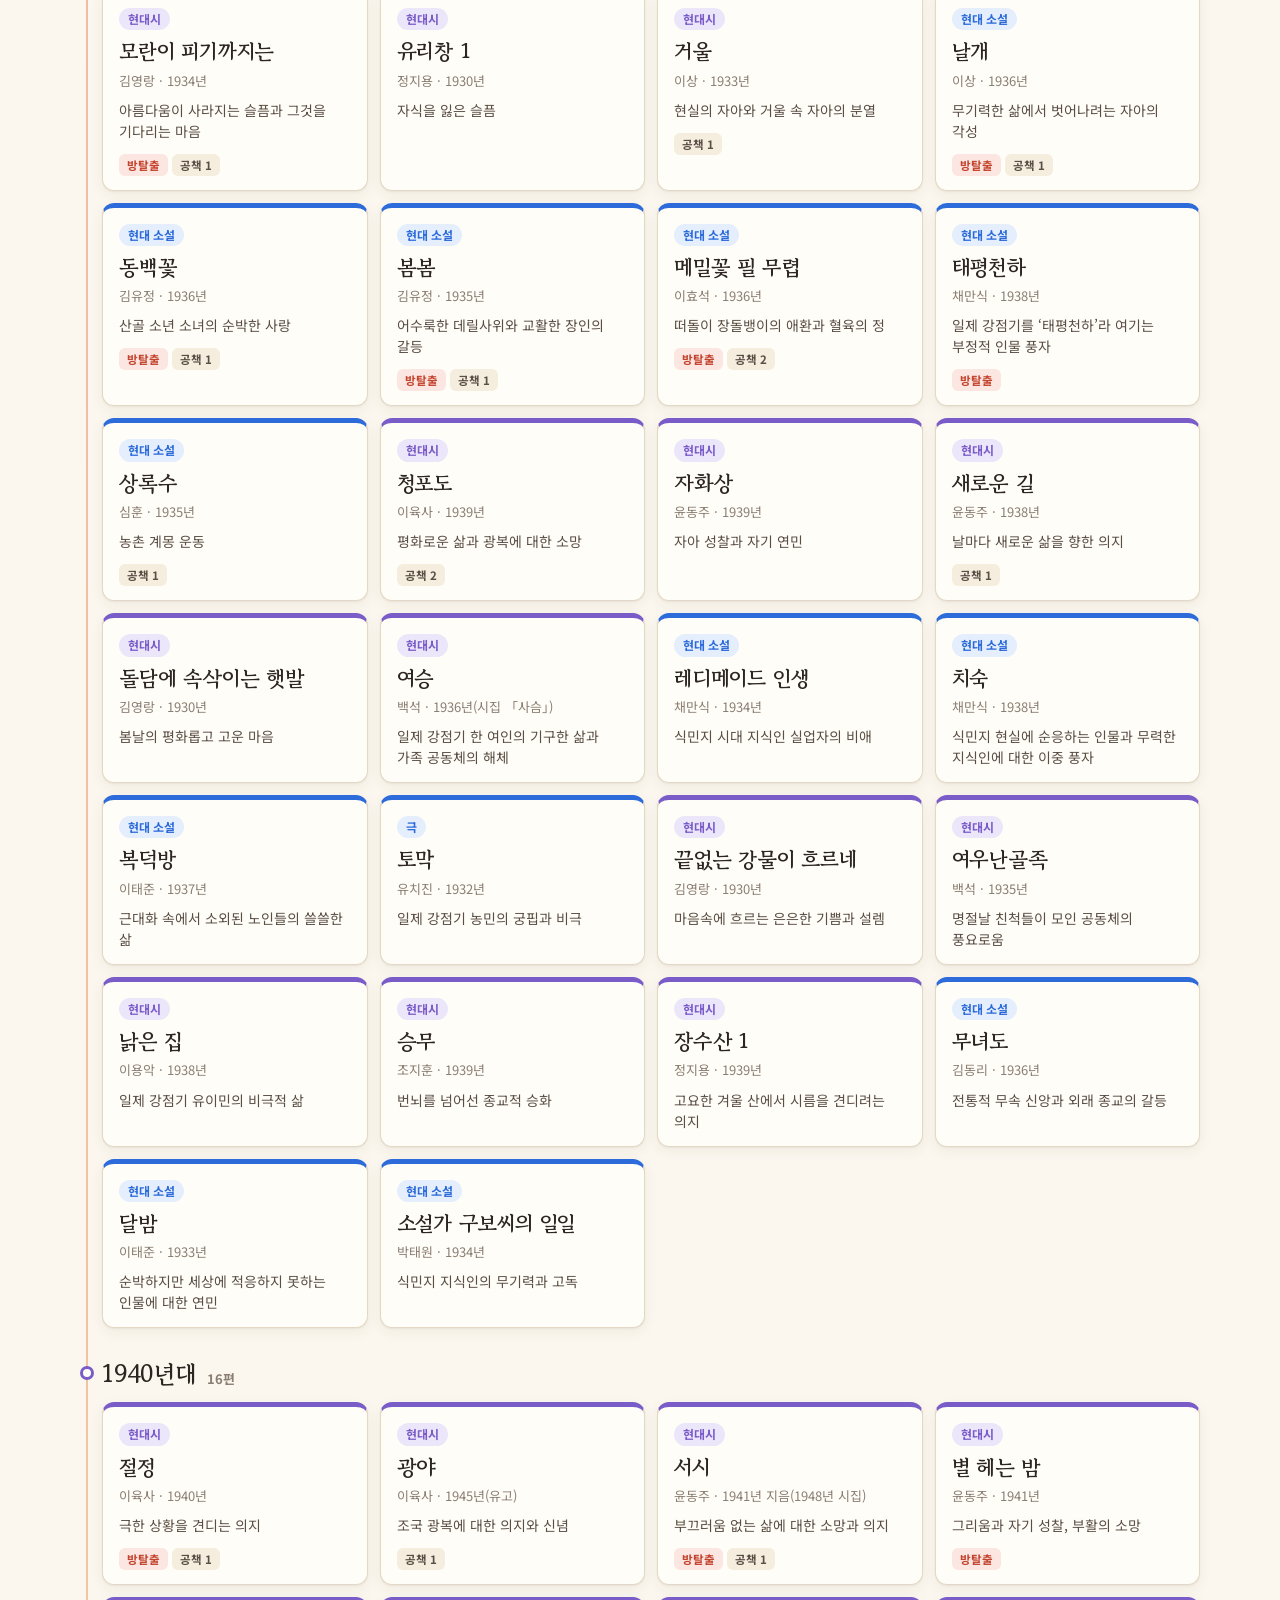
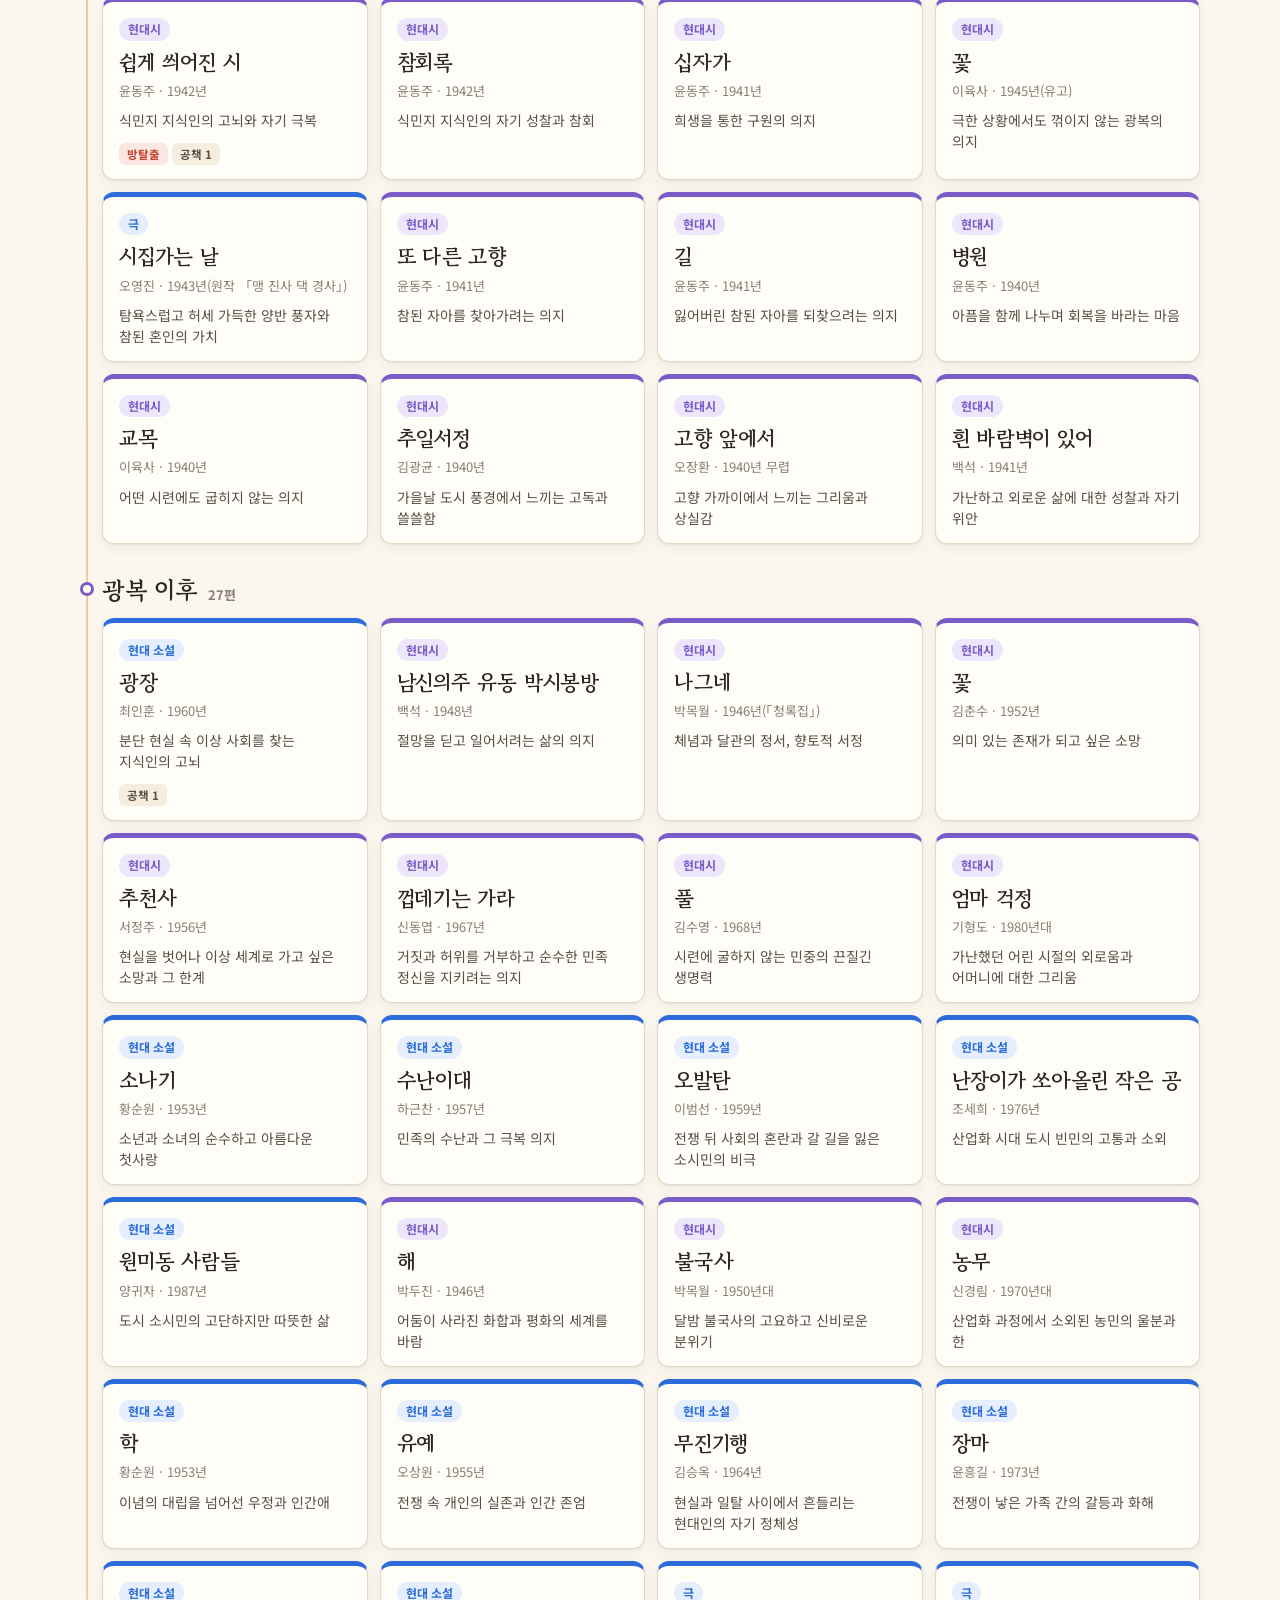
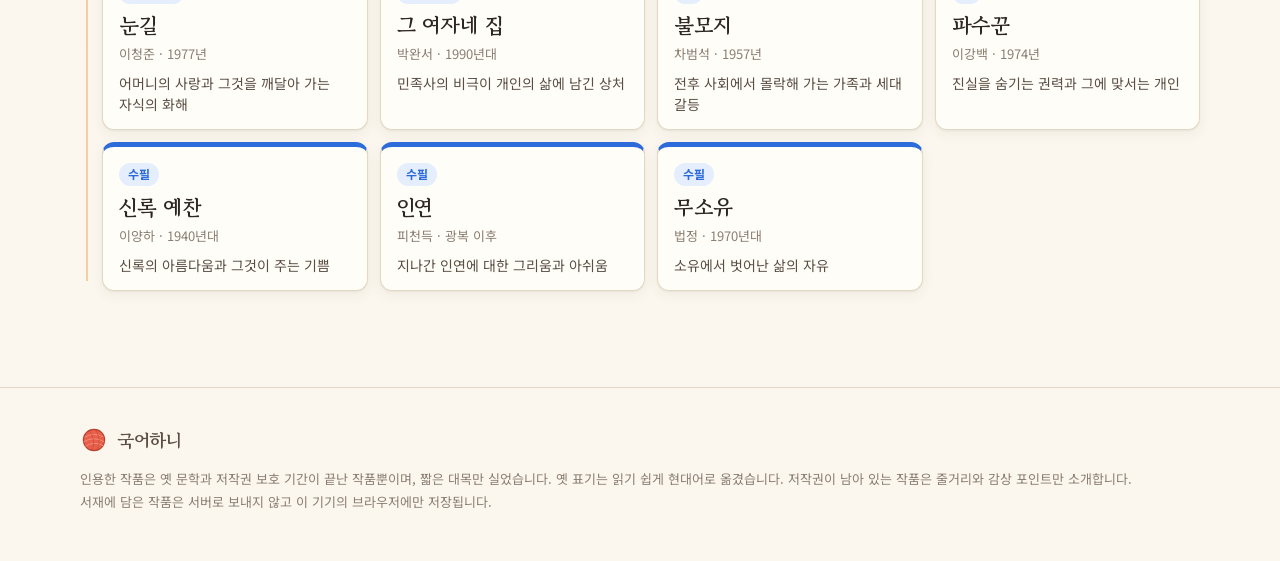
==== commit 4624c3e8: "배포 2026-11-26 11:22 (국어하니로 이름 변경·하니 새 그림·모바일 메뉴·내 공부방·방탈출 9방·서고 173편) Co-Authored-By: Claude Opus 5." ====
--- a/archive.html
+++ b/archive.html
@@ -3,7 +3,7 @@
   <head>
     <meta charset="utf-8" />
     <meta name="viewport" content="width=device-width, initial-scale=1" />
-    <title>문학 서고 — 국어랙돌</title>
+    <title>문학 서고 — 국어하니</title>
     <meta name="description" content="고대 가요부터 현대 소설까지, 교과서와 수능에 나오는 한국 문학 작품을 시대·갈래·개념어로 찾아보는 문학 서고. 감상 포인트, 함께 읽을 작품, 국어 공책 단원까지 한 번에." />
     <meta name="theme-color" content="#fbf7ee" />
     <link rel="icon" href="assets/img/favicon.svg" type="image/svg+xml" />
@@ -16,8 +16,8 @@
   <body class="archive-page">
     <header class="site-head">
       <div class="wrap">
-        <a class="logo" href="index.html" aria-label="국어랙돌 처음으로">
-          <span data-yarn></span><span data-brand="brand">국어랙돌</span>
+        <a class="logo" href="index.html" aria-label="국어하니 처음으로">
+          <span data-yarn></span><span data-brand="brand">국어하니</span>
         </a>
         <nav class="site-nav" aria-label="주요 메뉴">
           <a href="handbook.html">국어 공책</a>
@@ -60,13 +60,14 @@
 
     <footer class="site-foot">
       <div class="wrap">
-        <div class="logo"><span data-yarn></span><span data-brand="brand">국어랙돌</span></div>
+        <div class="logo"><span data-yarn></span><span data-brand="brand">국어하니</span></div>
         <p>인용한 작품은 옛 문학과 저작권 보호 기간이 끝난 작품뿐이며, 짧은 대목만 실었습니다. 옛 표기는 읽기 쉽게 현대어로 옮겼습니다. 저작권이 남아 있는 작품은 줄거리와 감상 포인트만 소개합니다.</p>
         <p>서재에 담은 작품은 서버로 보내지 않고 이 기기의 브라우저에만 저장됩니다.</p>
       </div>
     </footer>
 
     <script src="assets/js/core/config.js"></script>
+    <script src="assets/js/core/nav.js"></script>
     <script src="assets/js/core/dom.js"></script>
     <script src="assets/js/core/hangul.js"></script>
     <script src="assets/js/core/cat.js"></script>
@@ -76,8 +77,10 @@
     <script src="assets/js/data/units.js"></script>
     <script src="assets/js/data/literature.js"></script>
     <script src="assets/js/data/literature-2.js"></script>
+    <script src="assets/js/data/literature-3.js"></script>
     <script src="assets/js/data/escape-rooms.js"></script>
     <script src="assets/js/data/escape-rooms-2.js"></script>
+    <script src="assets/js/data/escape-rooms-3.js"></script>
     <script src="assets/js/pages/archive.js"></script>
   </body>
 </html>
--- a/assets/css/base.css
+++ b/assets/css/base.css
@@ -385,19 +385,173 @@
 .site-head .btn {
   flex: none;
 }
-@media (max-width: 1100px) {
+.site-nav a[aria-current='page'] {
+  color: var(--ink);
+  font-weight: 700;
+  background: var(--paper-2);
+}
+@media (max-width: 1240px) {
   .site-nav a {
     padding: 8px 7px;
     font-size: 14px;
   }
 }
-@media (max-width: 860px) {
+
+/* ───── 휴대폰·태블릿 메뉴 ───── */
+.nav-toggle {
+  display: none;
+  flex: none;
+  width: 44px;
+  height: 44px;
+  border-radius: 12px;
+  border: 1.5px solid var(--line-2);
+  background: var(--card);
+  flex-direction: column;
+  align-items: center;
+  justify-content: center;
+  gap: 4px;
+}
+.nav-toggle span {
+  display: block;
+  width: 18px;
+  height: 2.5px;
+  border-radius: 2px;
+  background: var(--ink);
+}
+@media (max-width: 1080px) {
   .site-nav {
     display: none;
   }
   .site-head .btn {
     margin-left: auto;
   }
+  .nav-toggle {
+    display: inline-flex;
+  }
+}
+@media (max-width: 420px) {
+  .site-head .btn {
+    display: none;
+  }
+  .nav-toggle {
+    margin-left: auto;
+  }
+}
+.nav-locked,
+.nav-locked body {
+  overflow: hidden;
+}
+.nav-drawer {
+  position: fixed;
+  inset: 0;
+  z-index: 200;
+  background: rgba(44, 37, 33, 0);
+  transition: background 0.2s;
+}
+.nav-drawer.is-open {
+  background: rgba(44, 37, 33, 0.45);
+}
+.nav-drawer-panel {
+  position: absolute;
+  top: 0;
+  right: 0;
+  bottom: 0;
+  width: min(360px, 88vw);
+  overflow: auto;
+  padding: 16px 16px 24px;
+  background: var(--paper);
+  box-shadow: -10px 0 40px rgba(44, 37, 33, 0.25);
+  transform: translateX(100%);
+  transition: transform 0.2s ease;
+}
+.nav-drawer.is-open .nav-drawer-panel {
+  transform: none;
+}
+.nav-drawer-top {
+  display: flex;
+  align-items: center;
+  justify-content: space-between;
+  margin-bottom: 12px;
+}
+.nav-cat {
+  display: inline-block;
+  width: 34px;
+}
+.nav-close {
+  width: 42px;
+  height: 42px;
+  border-radius: 50%;
+  border: 1.5px solid var(--line-2);
+  background: var(--card);
+  font-size: 24px;
+  line-height: 1;
+}
+.nav-drawer ul {
+  margin: 0;
+  padding: 0;
+  list-style: none;
+  display: grid;
+  gap: 6px;
+}
+.nav-drawer li a {
+  display: flex;
+  align-items: center;
+  gap: 12px;
+  padding: 12px 14px;
+  border-radius: 14px;
+  background: var(--card);
+  border: 1.5px solid var(--line);
+}
+.nav-drawer li a[aria-current='page'] {
+  border-color: var(--coral);
+  background: var(--coral-soft);
+}
+.nav-drawer li a span:last-child {
+  display: flex;
+  flex-direction: column;
+  line-height: 1.35;
+}
+.nav-drawer small {
+  font-size: 12.5px;
+  color: var(--ink-3);
+}
+.nav-ico {
+  font-size: 24px;
+  width: 32px;
+  text-align: center;
+}
+.nav-note {
+  margin-top: 14px;
+  font-size: 12.5px;
+  color: var(--ink-3);
+  text-align: center;
+}
+
+/* ───── 맨 위로 ───── */
+.to-top {
+  position: fixed;
+  right: 16px;
+  bottom: 18px;
+  z-index: 60;
+  width: 46px;
+  height: 46px;
+  border-radius: 50%;
+  background: var(--ink);
+  color: #fff;
+  font-size: 20px;
+  box-shadow: var(--shadow-2);
+  opacity: 0;
+  transform: translateY(10px);
+  pointer-events: none;
+  transition: opacity 0.2s, transform 0.2s;
+}
+.to-top.is-on {
+  opacity: 0.85;
+  transform: none;
+  pointer-events: auto;
+}
+body.is-playing .to-top {
+  display: none;
 }
 
 /* ───── 바닥글 ───── */
